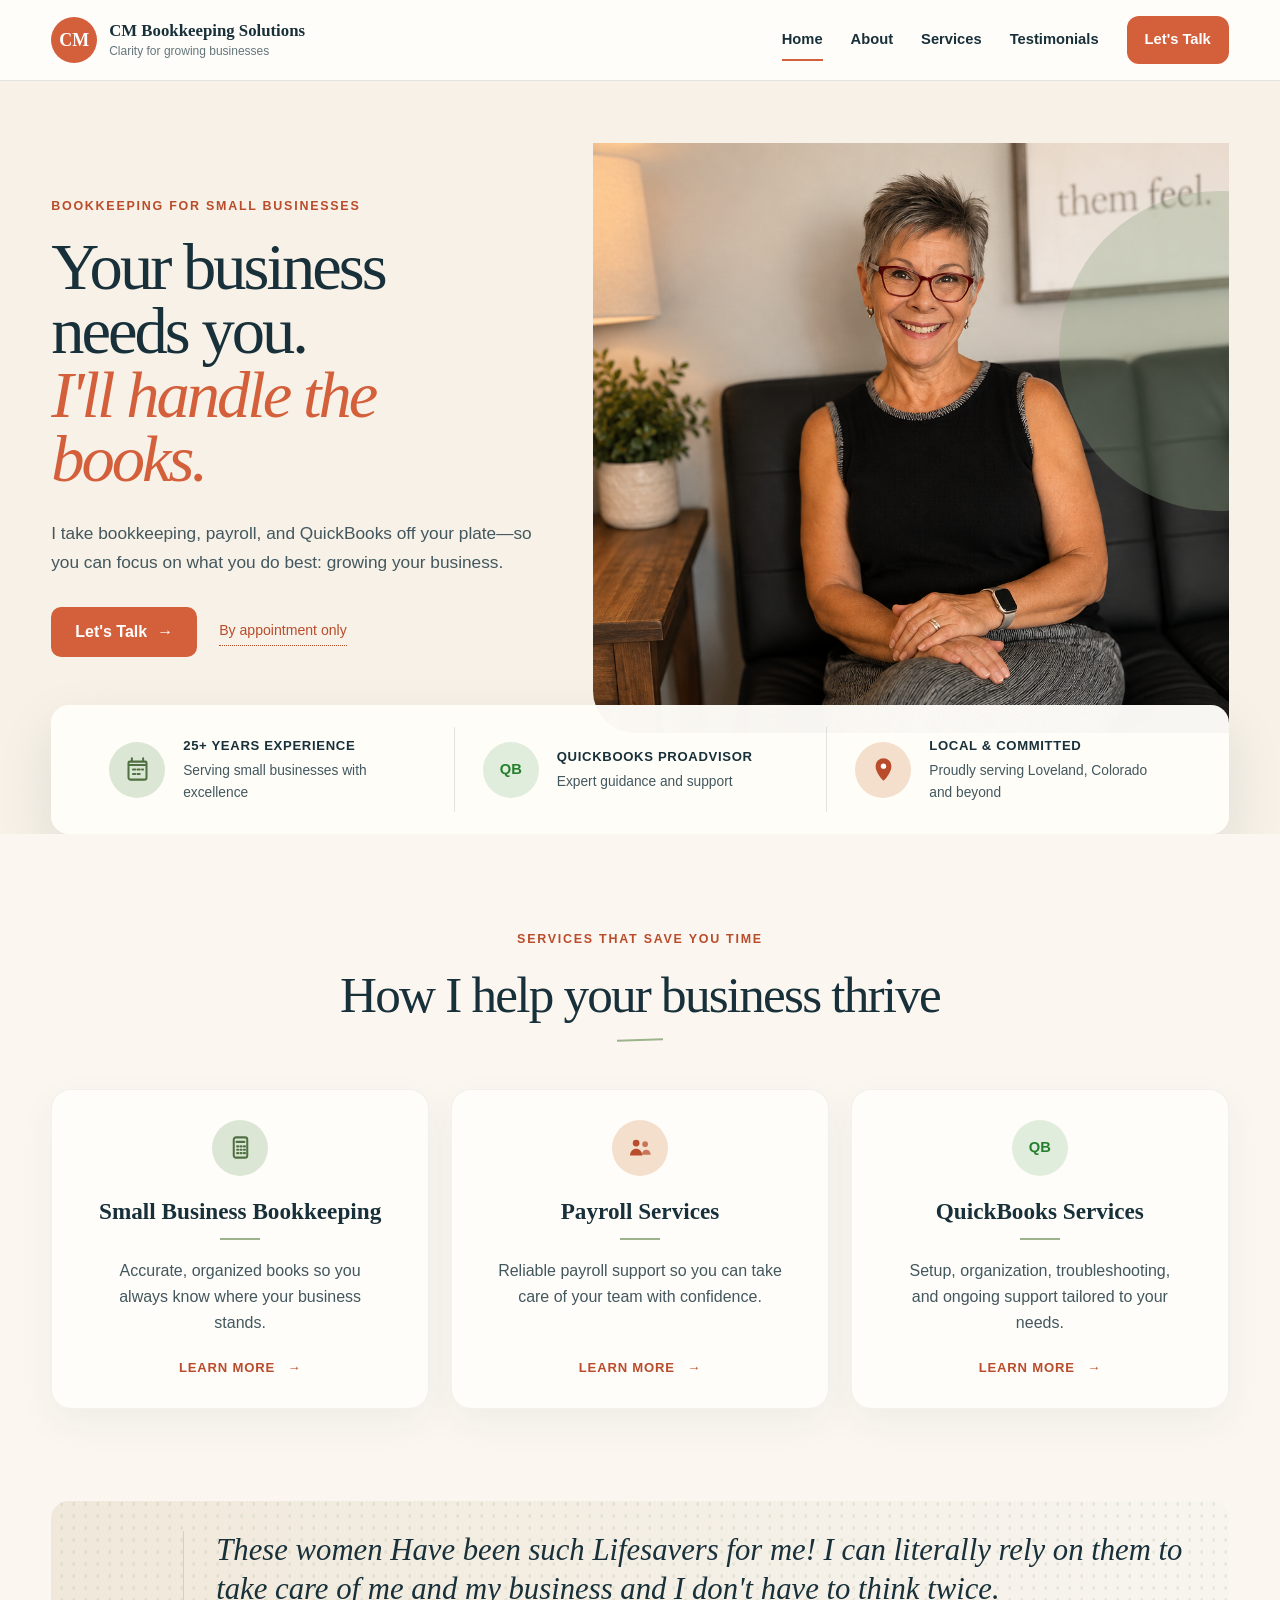
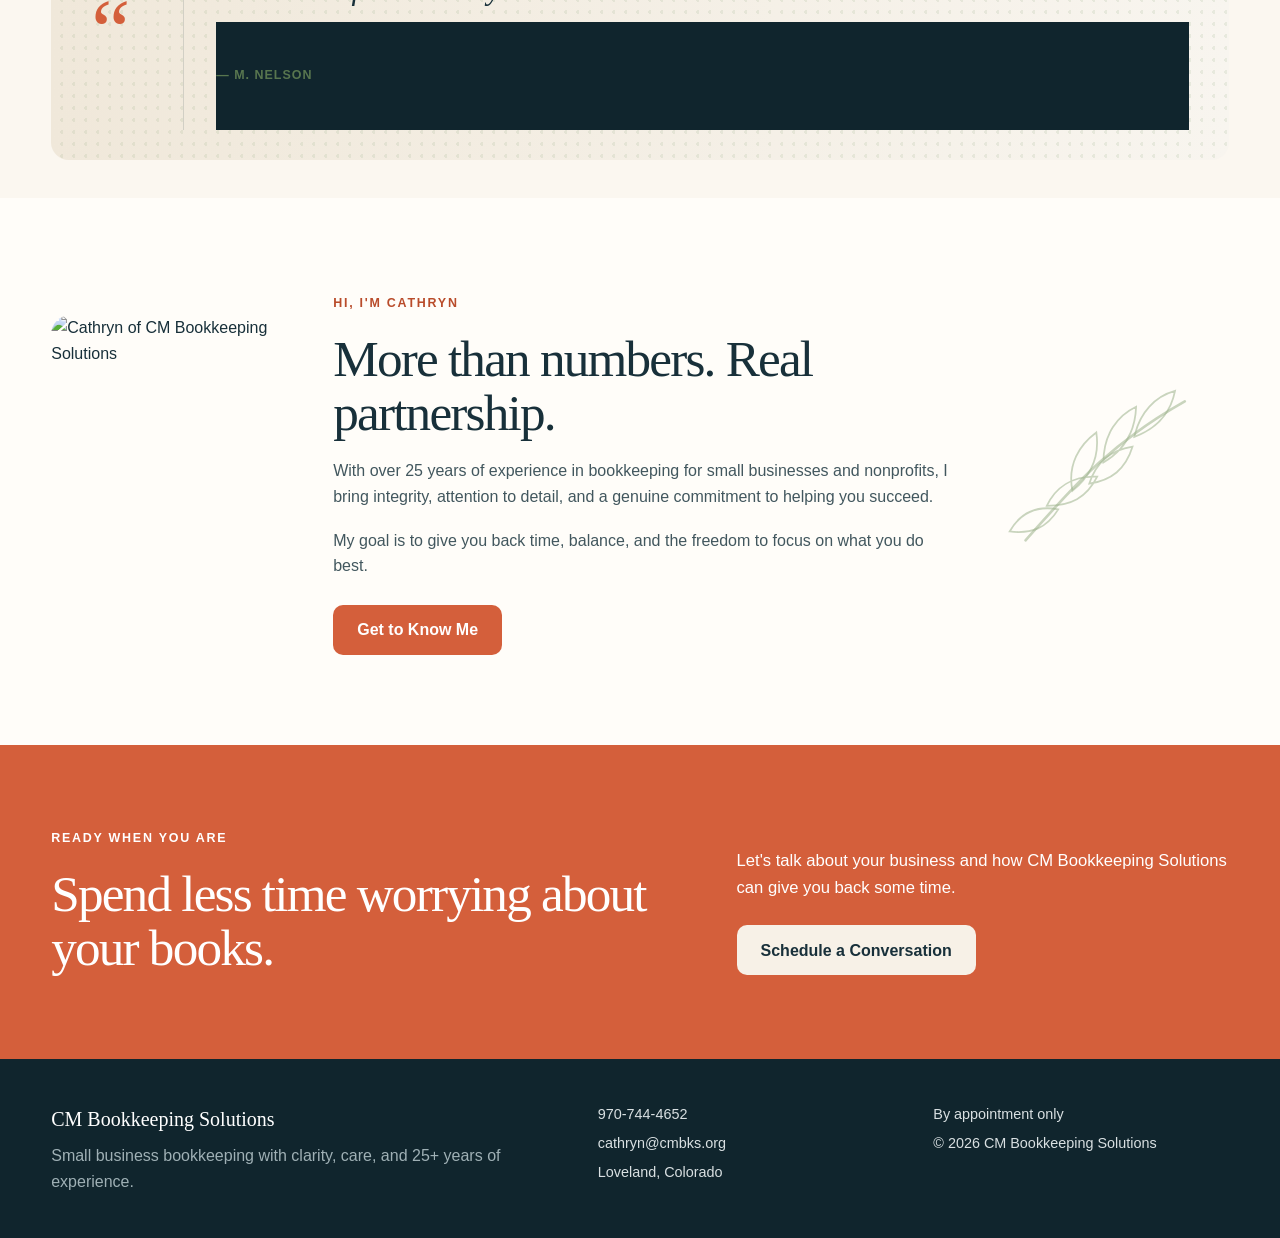
==== index.html @ 4b1ddc4f "Update index.html i to I in index.html for images" ====
<!DOCTYPE html>
<html lang="en">
<head>
  <meta charset="UTF-8">
  <meta name="viewport" content="width=device-width, initial-scale=1.0">

  <title>CM Bookkeeping Solutions | Small Business Bookkeeping</title>
  <meta name="description" content="CM Bookkeeping Solutions provides dependable small business bookkeeping, payroll, and QuickBooks services backed by 25+ years of experience. Based in Loveland, Colorado.">

  <link rel="stylesheet" href="style.css">
</head>

<body>

<header class="site-header">
  <div class="container nav-container">
    <a class="brand" href="index.html" aria-label="CM Bookkeeping Solutions home">
      <span class="brand-mark">CM</span>
      <span class="brand-copy">
        <strong>CM Bookkeeping Solutions</strong>
        <small>Clarity for growing businesses</small>
      </span>
    </a>

    <nav class="main-nav" aria-label="Main navigation">
      <a class="active" href="index.html">Home</a>
      <a href="about.html">About</a>
      <a href="services.html">Services</a>
      <a href="testimonials.html">Testimonials</a>
      <a class="nav-cta" href="contact.html">Let's Talk</a>
    </nav>
  </div>
</header>


<main>

<section class="hero">
  <div class="container hero-grid">

    <div class="hero-copy reveal">
      <p class="eyebrow">Bookkeeping for small businesses</p>

      
        <h1>
  Your business<br>
  needs you.<br>
  <em>I'll handle the books.</em>
</h1>
      

      <p class="hero-lead">
        I take bookkeeping, payroll, and QuickBooks off your plate—so you can
        focus on what you do best: growing your business.
      </p>

      <div class="hero-actions">
        <a class="button button-primary" href="contact.html">
          Let's Talk <span aria-hidden="true">→</span>
        </a>

        <span class="appointment-note">By appointment only</span>
      </div>
    </div>


    <div class="hero-image reveal reveal-delay">
      <img src="Images/cathryn-portrait.png" alt="Cathryn, owner of CM Bookkeeping Solutions">
      <div class="sage-orb" aria-hidden="true"></div>
    </div>

  </div>


  <div class="container trust-panel reveal">

    <div class="trust-item">
      <span class="trust-icon sage-icon">
        <svg viewBox="0 0 24 24" aria-hidden="true">
          <path d="M7 2v3M17 2v3M4 8h16M5 5h14a1 1 0 0 1 1 1v13a2 2 0 0 1-2 2H6a2 2 0 0 1-2-2V6a1 1 0 0 1 1-1Z" fill="none" stroke="currentColor" stroke-width="1.8" stroke-linecap="round"/>
          <path d="M8 12h2M12 12h2M16 12h1M8 16h2M12 16h2" fill="none" stroke="currentColor" stroke-width="1.8" stroke-linecap="round"/>
        </svg>
      </span>

      <div>
        <strong>25+ Years Experience</strong>
        <p>Serving small businesses with excellence</p>
      </div>
    </div>


    <div class="trust-item">
      <span class="trust-icon qb-icon">QB</span>

      <div>
        <strong>QuickBooks ProAdvisor</strong>
        <p>Expert guidance and support</p>
      </div>
    </div>


    <div class="trust-item">
      <span class="trust-icon peach-icon">
        <svg viewBox="0 0 24 24" aria-hidden="true">
          <path d="M12 22s7-6.6 7-13a7 7 0 1 0-14 0c0 6.4 7 13 7 13Z" fill="currentColor"/>
          <circle cx="12" cy="9" r="2.4" fill="white"/>
        </svg>
      </span>

      <div>
        <strong>Local & Committed</strong>
        <p>Proudly serving Loveland, Colorado and beyond</p>
      </div>
    </div>

  </div>
</section>


<section class="services-home">
  <div class="container">

    <div class="section-heading centered reveal">
      <p class="eyebrow">Services that save you time</p>
      <h2>How I help your business thrive</h2>
      <span class="heading-swish" aria-hidden="true"></span>
    </div>


    <div class="service-grid">

      <article class="service-card reveal">
        <span class="service-icon sage-icon">
          <svg viewBox="0 0 24 24" aria-hidden="true">
            <rect x="6" y="3" width="12" height="18" rx="2" fill="none" stroke="currentColor" stroke-width="1.8"/>
            <path d="M8.5 7h7M9 11h1M12 11h1M15 11h1M9 14h1M12 14h1M15 14h1M9 17h1M12 17h1M15 17h1" fill="none" stroke="currentColor" stroke-width="1.8" stroke-linecap="round"/>
          </svg>
        </span>

        <h3>Small Business Bookkeeping</h3>

        <p>
          Accurate, organized books so you always know where your business stands.
        </p>

        <a class="card-link" href="services.html">
          Learn More <span aria-hidden="true">→</span>
        </a>
      </article>


      <article class="service-card reveal reveal-delay">
        <span class="service-icon peach-icon">
          <svg viewBox="0 0 24 24" aria-hidden="true">
            <circle cx="9" cy="8" r="3" fill="currentColor"/>
            <circle cx="17" cy="9" r="2.5" fill="currentColor" opacity=".72"/>
            <path d="M3.5 19c.4-4 2.5-6 5.5-6s5.1 2 5.5 6" fill="currentColor"/>
            <path d="M14 18.5c.3-3 1.8-4.6 4-4.6s3.8 1.6 4 4.6" fill="currentColor" opacity=".72"/>
          </svg>
        </span>

        <h3>Payroll Services</h3>

        <p>
          Reliable payroll support so you can take care of your team with confidence.
        </p>

        <a class="card-link" href="services.html">
          Learn More <span aria-hidden="true">→</span>
        </a>
      </article>


      <article class="service-card reveal reveal-delay-2">
        <span class="service-icon qb-icon">QB</span>

        <h3>QuickBooks Services</h3>

        <p>
          Setup, organization, troubleshooting, and ongoing support tailored to your needs.
        </p>

        <a class="card-link" href="services.html">
          Learn More <span aria-hidden="true">→</span>
        </a>
      </article>

    </div>
  </div>
</section>


<section class="quote-band">
  <div class="container quote-band-inner reveal">

    <div class="quote-mark" aria-hidden="true">“</div>

    <blockquote>
      <p>
        These women Have been such Lifesavers for me! I can literally rely on them
        to take care of me and my business and I don't have to think twice.
      </p>

      <footer>— M. Nelson</footer>
    </blockquote>

  </div>
</section>


<section class="about-home">
  <div class="container about-grid">

    <div class="about-photo reveal">
      <img src="images/cathryn-portrait.png" alt="Cathryn of CM Bookkeeping Solutions">
    </div>


    <div class="about-copy reveal reveal-delay">
      <p class="eyebrow">Hi, I'm Cathryn</p>

      <h2>More than numbers. Real partnership.</h2>

      <p>
        With over 25 years of experience in bookkeeping for small businesses
        and nonprofits, I bring integrity, attention to detail, and a genuine
        commitment to helping you succeed.
      </p>

      <p>
        My goal is to give you back time, balance, and the freedom to focus on
        what you do best.
      </p>

      <a class="button button-primary" href="about.html">
        Get to Know Me
      </a>
    </div>


    <div class="leaf-art" aria-hidden="true">
      <svg viewBox="0 0 260 240">
        <path d="M30 205C78 152 118 100 210 48" fill="none" stroke="currentColor" stroke-width="3" stroke-linecap="round"/>
        <path d="M83 149c-6-30 8-52 27-66 4 27-6 49-27 66ZM118 117c0-32 16-53 37-63-1 28-13 49-37 63ZM153 88c6-28 24-46 46-52-5 25-19 42-46 52ZM67 170c-26-5-44 6-55 25 25 3 42-4 55-25ZM111 133c-28-1-47 12-57 33 27 0 45-9 57-33ZM151 99c-26 4-42 20-49 42 25-4 41-16 49-42Z" fill="none" stroke="currentColor" stroke-width="2"/>
      </svg>
    </div>

  </div>
</section>


<section class="cta-home">
  <div class="container cta-grid reveal">

    <div>
      <p class="eyebrow eyebrow-light">Ready when you are</p>
      <h2>Spend less time worrying about your books.</h2>
    </div>

    <div class="cta-copy">
      <p>
        Let's talk about your business and how CM Bookkeeping Solutions can give
        you back some time.
      </p>

      <a class="button button-light" href="contact.html">
        Schedule a Conversation
      </a>
    </div>

  </div>
</section>

</main>


<footer class="site-footer">
  <div class="container footer-grid">

    <div>
      <div class="footer-brand">CM Bookkeeping Solutions</div>
      <p>Small business bookkeeping with clarity, care, and 25+ years of experience.</p>
    </div>

    <div class="footer-contact">
      <a href="tel:9707444652">970-744-4652</a>
      <a href="mailto:cathryn@cmbks.org">cathryn@cmbks.org</a>
      <span>Loveland, Colorado</span>
    </div>

    <div class="footer-meta">
      <span>By appointment only</span>
      <span>© 2026 CM Bookkeeping Solutions</span>
    </div>

  </div>
</footer>


<script src="script.js"></script>

</body>
</html>
---- style.css ----
/* =========================================
   CM BOOKKEEPING SOLUTIONS
   Version 3
   ========================================= */

:root {
  --ink: #18303a;
  --ink-soft: #42575e;
  --cream: #f7f1e7;
  --cream-2: #fbf7f0;
  --paper: #fffdf9;
  --rust: #d45f3b;
  --rust-dark: #b94c2b;
  --sage: #9db38d;
  --sage-soft: #dce6d5;
  --peach-soft: #f4dfcd;
  --line: rgba(24, 48, 58, 0.12);
  --shadow: 0 22px 55px rgba(24, 48, 58, 0.10);
  --serif: Georgia, "Times New Roman", serif;
  --sans: Inter, ui-sans-serif, -apple-system, BlinkMacSystemFont, "Segoe UI", sans-serif;
}

* {
  box-sizing: border-box;
  margin: 0;
  padding: 0;
}

html {
  scroll-behavior: smooth;
}

body {
  font-family: var(--sans);
  color: var(--ink);
  background: var(--paper);
  line-height: 1.6;
  -webkit-font-smoothing: antialiased;
}

img,
svg {
  display: block;
  max-width: 100%;
}

a {
  color: inherit;
  text-decoration: none;
}

.container {
  width: min(1180px, 92%);
  margin-inline: auto;
}


/* HEADER */

.site-header,
header {
  position: sticky;
  top: 0;
  z-index: 1000;
  background: rgba(255, 253, 249, 0.95);
  backdrop-filter: blur(14px);
  border-bottom: 1px solid var(--line);
}

.nav-container {
  min-height: 80px;
  display: flex;
  align-items: center;
  justify-content: space-between;
  gap: 28px;
}

.brand {
  display: inline-flex;
  align-items: center;
  gap: 12px;
}

.brand-mark {
  width: 46px;
  height: 46px;
  border-radius: 50%;
  display: grid;
  place-items: center;
  background: var(--rust);
  color: white;
  font-family: var(--serif);
  font-size: 1.12rem;
  font-weight: 700;
}

.brand-copy {
  display: grid;
  line-height: 1.12;
}

.brand-copy strong {
  font-family: var(--serif);
  font-size: 1.05rem;
}

.brand-copy small {
  margin-top: 4px;
  color: #64767c;
  font-size: 0.75rem;
}

.main-nav,
nav {
  display: flex;
  align-items: center;
  gap: 28px;
}

.main-nav a,
nav a {
  position: relative;
  font-size: 0.92rem;
  font-weight: 750;
  color: var(--ink);
}

.main-nav a:not(.nav-cta)::after {
  content: "";
  position: absolute;
  left: 0;
  bottom: -9px;
  width: 100%;
  height: 2px;
  background: var(--rust);
  transform: scaleX(0);
  transform-origin: left;
  transition: transform .2s ease;
}

.main-nav a:hover::after,
.main-nav a.active::after {
  transform: scaleX(1);
}

.nav-cta {
  padding: 12px 18px;
  border-radius: 12px;
  background: var(--rust);
  color: white !important;
}

.nav-cta:hover {
  background: var(--rust-dark);
}


/* TYPE */

h1,
h2,
h3 {
  font-family: var(--serif);
}

h1 {
  font-size: clamp(3.25rem, 5.2vw, 5.45rem);
  line-height: .96;
  letter-spacing: -0.045em;
  font-weight: 500;
}

h2 {
  font-size: clamp(2.35rem, 4vw, 3.8rem);
  line-height: 1.06;
  letter-spacing: -0.035em;
  font-weight: 500;
}

h3 {
  font-size: 1.45rem;
  line-height: 1.2;
}

p {
  color: var(--ink-soft);
}

.eyebrow {
  margin-bottom: 18px;
  color: var(--rust-dark);
  font-size: 0.78rem;
  font-weight: 850;
  text-transform: uppercase;
  letter-spacing: .14em;
}

.eyebrow-light {
  color: #ffd0bd;
}


/* BUTTONS */

.button {
  display: inline-flex;
  align-items: center;
  justify-content: center;
  gap: 10px;
  min-height: 50px;
  padding: 0 24px;
  border-radius: 10px;
  font-weight: 800;
  transition: transform .2s ease, background .2s ease;
}

.button:hover {
  transform: translateY(-2px);
}

.button-primary {
  background: var(--rust);
  color: white;
}

.button-primary:hover {
  background: var(--rust-dark);
}

.button-light {
  background: var(--cream);
  color: var(--ink);
}

.button-light:hover {
  background: white;
}


/* HERO */

.hero {
  position: relative;
  padding: 62px 0 0;
  overflow: hidden;
  background: var(--cream);
}

.hero-grid {
  display: grid;
  grid-template-columns: .92fr 1.08fr;
  align-items: stretch;
  min-height: 520px;
}

.hero-copy {
  padding: 54px 58px 76px 0;
  align-self: center;
}

.hero-copy h1 em {
  color: var(--rust);
  font-weight: 500;
}

.hero-lead {
  max-width: 510px;
  margin-top: 28px;
  font-size: 1.08rem;
  line-height: 1.7;
}

.hero-actions {
  margin-top: 30px;
  display: flex;
  align-items: center;
  gap: 22px;
  flex-wrap: wrap;
}

.appointment-note {
  padding-bottom: 3px;
  color: var(--rust-dark);
  font-size: .88rem;
  border-bottom: 1px dotted var(--rust-dark);
}

.hero-image {
  position: relative;
  min-height: 520px;
  overflow: hidden;
  border-radius: 0 0 0 42px;
}

.hero-image img {
  width: 100%;
  height: 100%;
  object-fit: cover;
  object-position: center 15%;
}

.sage-orb {
  position: absolute;
  width: 320px;
  height: 320px;
  border-radius: 50%;
  right: -150px;
  top: 48px;
  background: rgba(139, 160, 128, .33);
}

.trust-panel {
  position: relative;
  z-index: 5;
  margin-top: -28px;
  padding: 22px 30px;
  border-radius: 18px;
  background: rgba(255, 253, 249, .97);
  box-shadow: var(--shadow);
  display: grid;
  grid-template-columns: repeat(3, 1fr);
  gap: 0;
}

.trust-item {
  min-height: 82px;
  display: flex;
  align-items: center;
  gap: 18px;
  padding: 8px 28px;
}

.trust-item + .trust-item {
  border-left: 1px solid var(--line);
}

.trust-item strong {
  display: block;
  margin-bottom: 4px;
  text-transform: uppercase;
  font-size: .82rem;
  letter-spacing: .05em;
}

.trust-item p {
  font-size: .86rem;
}

.trust-icon,
.service-icon {
  flex: 0 0 auto;
  width: 56px;
  height: 56px;
  border-radius: 50%;
  display: grid;
  place-items: center;
}

.trust-icon svg,
.service-icon svg {
  width: 27px;
  height: 27px;
}

.sage-icon {
  background: var(--sage-soft);
  color: #4f7040;
}

.peach-icon {
  background: var(--peach-soft);
  color: var(--rust-dark);
}

.qb-icon {
  background: #e1eddc;
  color: #25802d;
  font-weight: 900;
  font-size: .92rem;
}


/* SERVICES */

.services-home {
  padding: 96px 0 92px;
  background: var(--cream-2);
}

.section-heading.centered {
  text-align: center;
}

.section-heading h2 {
  max-width: 720px;
  margin-inline: auto;
}

.heading-swish {
  display: block;
  width: 46px;
  height: 2px;
  margin: 16px auto 0;
  background: var(--sage);
  transform: rotate(-2deg);
}

.service-grid {
  margin-top: 48px;
  display: grid;
  grid-template-columns: repeat(3, 1fr);
  gap: 22px;
}

.service-card {
  min-height: 320px;
  padding: 30px 28px;
  border-radius: 20px;
  background: var(--paper);
  border: 1px solid rgba(24,48,58,.06);
  box-shadow: 0 14px 38px rgba(24,48,58,.05);
  display: flex;
  flex-direction: column;
  align-items: center;
  text-align: center;
  transition: transform .25s ease, box-shadow .25s ease;
}

.service-card:hover {
  transform: translateY(-5px);
  box-shadow: 0 18px 45px rgba(24,48,58,.09);
}

.service-card h3 {
  margin-top: 22px;
}

.service-card h3::after {
  content: "";
  display: block;
  width: 40px;
  height: 2px;
  margin: 13px auto 0;
  background: var(--sage);
}

.service-card p {
  margin-top: 18px;
  max-width: 290px;
}

.card-link {
  margin-top: auto;
  padding-top: 22px;
  color: var(--rust-dark);
  font-size: .82rem;
  font-weight: 850;
  text-transform: uppercase;
  letter-spacing: .06em;
}

.card-link span {
  display: inline-block;
  margin-left: 8px;
  transition: transform .2s ease;
}

.card-link:hover span {
  transform: translateX(4px);
}


/* QUOTE BAND */

.quote-band {
  padding: 0 0 38px;
  background: var(--cream-2);
}

.quote-band-inner {
  position: relative;
  padding: 30px 40px;
  border-radius: 18px;
  background:
    radial-gradient(circle at 92% 25%, rgba(157,179,141,.18) 0 2px, transparent 2px) 0 0 / 12px 12px,
    linear-gradient(90deg, #f0e8da, #f8f5ef);
  display: grid;
  grid-template-columns: 70px 1fr;
  gap: 22px;
  align-items: center;
}

.quote-mark {
  font-family: var(--serif);
  font-size: 5.5rem;
  line-height: .7;
  color: var(--rust);
}

.quote-band blockquote {
  border-left: 1px solid rgba(24,48,58,.14);
  padding-left: 32px;
}

.quote-band blockquote p {
  font-family: var(--serif);
  font-size: clamp(1.55rem, 2.4vw, 2.25rem);
  font-style: italic;
  line-height: 1.25;
  color: var(--ink);
}

.quote-band footer {
  margin-top: 14px;
  color: #58764f;
  font-size: .78rem;
  font-weight: 850;
  text-transform: uppercase;
  letter-spacing: .08em;
}


/* ABOUT */

.about-home {
  padding: 78px 0 90px;
  background: var(--paper);
}

.about-grid {
  position: relative;
  display: grid;
  grid-template-columns: 240px 1fr 230px;
  gap: 42px;
  align-items: center;
}

.about-photo {
  border-radius: 20px;
  overflow: hidden;
}

.about-photo img {
  width: 100%;
  aspect-ratio: 4/5;
  object-fit: cover;
  object-position: center 12%;
}

.about-copy h2 {
  max-width: 680px;
}

.about-copy p {
  max-width: 680px;
  margin-top: 18px;
}

.about-copy .button {
  margin-top: 26px;
}

.leaf-art {
  color: rgba(157,179,141,.55);
}


/* CTA + FOOTER */

.cta-home {
  padding: 84px 0;
  background: var(--rust);
  color: white;
}

.cta-grid {
  display: grid;
  grid-template-columns: 1fr .8fr;
  gap: 70px;
  align-items: end;
}

.cta-grid h2,
.cta-grid p {
  color: white;
}

.cta-copy p {
  font-size: 1.04rem;
}

.cta-copy .button {
  margin-top: 24px;
}

.site-footer,
footer {
  padding: 44px 0;
  background: #10252d;
  color: #d9e0e2;
}

.footer-grid {
  display: grid;
  grid-template-columns: 1.2fr .7fr .7fr;
  gap: 40px;
}

.footer-brand {
  font-family: var(--serif);
  color: white;
  font-size: 1.25rem;
}

.site-footer p,
footer p {
  margin-top: 8px;
  color: #9fb0b5;
}

.footer-contact,
.footer-meta {
  display: grid;
  align-content: start;
  gap: 6px;
  font-size: .9rem;
}


/* BACKWARD COMPATIBILITY FOR INNER PAGES */

.logo {
  font-weight: 800;
}

.intro,
.services-preview {
  padding: 88px 0;
}

.intro {
  background: var(--paper);
}

.services-preview {
  background: var(--cream-2);
}

.intro h2,
.services-preview h2 {
  margin-bottom: 20px;
}

.services-preview > .container > p {
  max-width: 720px;
  margin-bottom: 38px;
}

.cards {
  margin-top: 38px;
  display: grid;
  grid-template-columns: repeat(3, 1fr);
  gap: 22px;
}

.card {
  padding: 30px;
  background: var(--paper);
  border: 1px solid var(--line);
  border-radius: 20px;
  box-shadow: 0 12px 32px rgba(24,48,58,.05);
}

.card h3 {
  font-family: var(--serif);
  font-size: 1.5rem;
}

.card p {
  margin-top: 12px;
}

.hero-content {
  max-width: 900px;
}

.hero > .container.hero-content {
  padding-bottom: 68px;
}

.hero-content h1 {
  max-width: 850px;
}

.hero-content p {
  max-width: 740px;
  margin-top: 20px;
}

.hero-content .button {
  margin-top: 28px;
}

.cta {
  padding: 80px 0;
  background: var(--rust);
  color: white;
  text-align: center;
}

.cta h2,
.cta p {
  color: white;
}

.cta p {
  max-width: 680px;
  margin: 12px auto 0;
}


/* SCROLL ANIMATIONS */

.reveal {
  opacity: 0;
  transform: translateY(24px);
  transition:
    opacity .75s cubic-bezier(.2,.75,.25,1),
    transform .75s cubic-bezier(.2,.75,.25,1);
}

.reveal-delay {
  transition-delay: .12s;
}

.reveal-delay-2 {
  transition-delay: .22s;
}

.reveal.is-visible {
  opacity: 1;
  transform: translateY(0);
}


/* RESPONSIVE */

@media (max-width: 980px) {
  .hero-grid {
    grid-template-columns: 1fr;
  }

  .hero-copy {
    padding: 40px 0 46px;
  }

  .hero-image {
    min-height: 500px;
    border-radius: 24px;
  }

  .trust-panel {
    grid-template-columns: 1fr;
  }

  .trust-item + .trust-item {
    border-left: 0;
    border-top: 1px solid var(--line);
  }

  .service-grid,
  .cards {
    grid-template-columns: 1fr 1fr;
  }

  .about-grid {
    grid-template-columns: 220px 1fr;
  }

  .leaf-art {
    display: none;
  }

  .cta-grid {
    grid-template-columns: 1fr;
    gap: 32px;
  }

  .footer-grid {
    grid-template-columns: 1fr 1fr;
  }

  .footer-meta {
    grid-column: 1/-1;
  }
}

@media (max-width: 760px) {
  .nav-container {
    padding: 14px 0;
    flex-direction: column;
    align-items: flex-start;
  }

  .main-nav,
  nav {
    width: 100%;
    gap: 12px 16px;
    flex-wrap: wrap;
  }

  h1 {
    font-size: clamp(3rem, 15vw, 4.4rem);
  }

  .hero {
    padding-top: 32px;
  }

  .hero-image {
    min-height: 420px;
  }

  .service-grid,
  .cards {
    grid-template-columns: 1fr;
  }

  .quote-band-inner {
    grid-template-columns: 1fr;
  }

  .quote-band blockquote {
    border-left: 0;
    padding-left: 0;
  }

  .about-grid {
    grid-template-columns: 1fr;
  }

  .about-photo {
    max-width: 320px;
  }

  .footer-grid {
    grid-template-columns: 1fr;
  }

  .footer-meta {
    grid-column: auto;
  }
}

@media (prefers-reduced-motion: reduce) {
  html {
    scroll-behavior: auto;
  }

  *,
  *::before,
  *::after {
    transition-duration: .01ms !important;
    animation-duration: .01ms !important;
  }

  .reveal {
    opacity: 1;
    transform: none;
  }
}
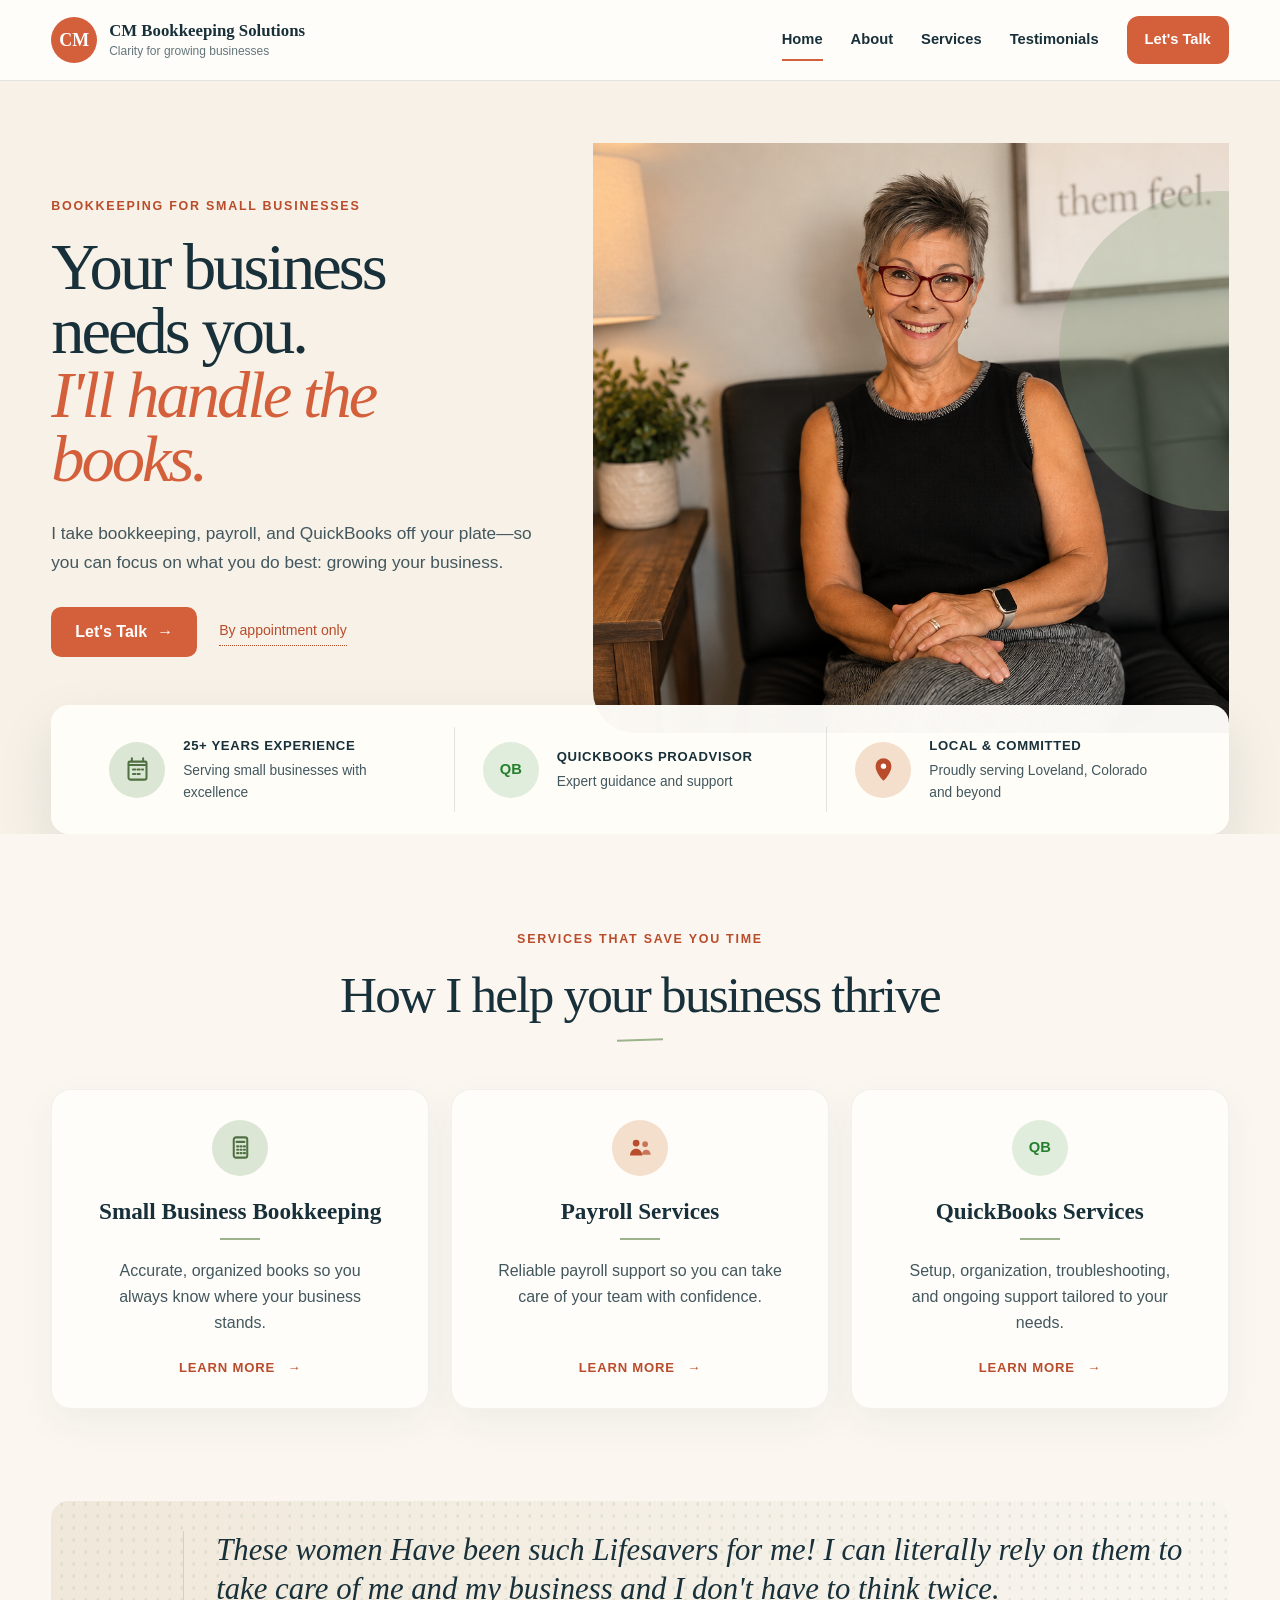
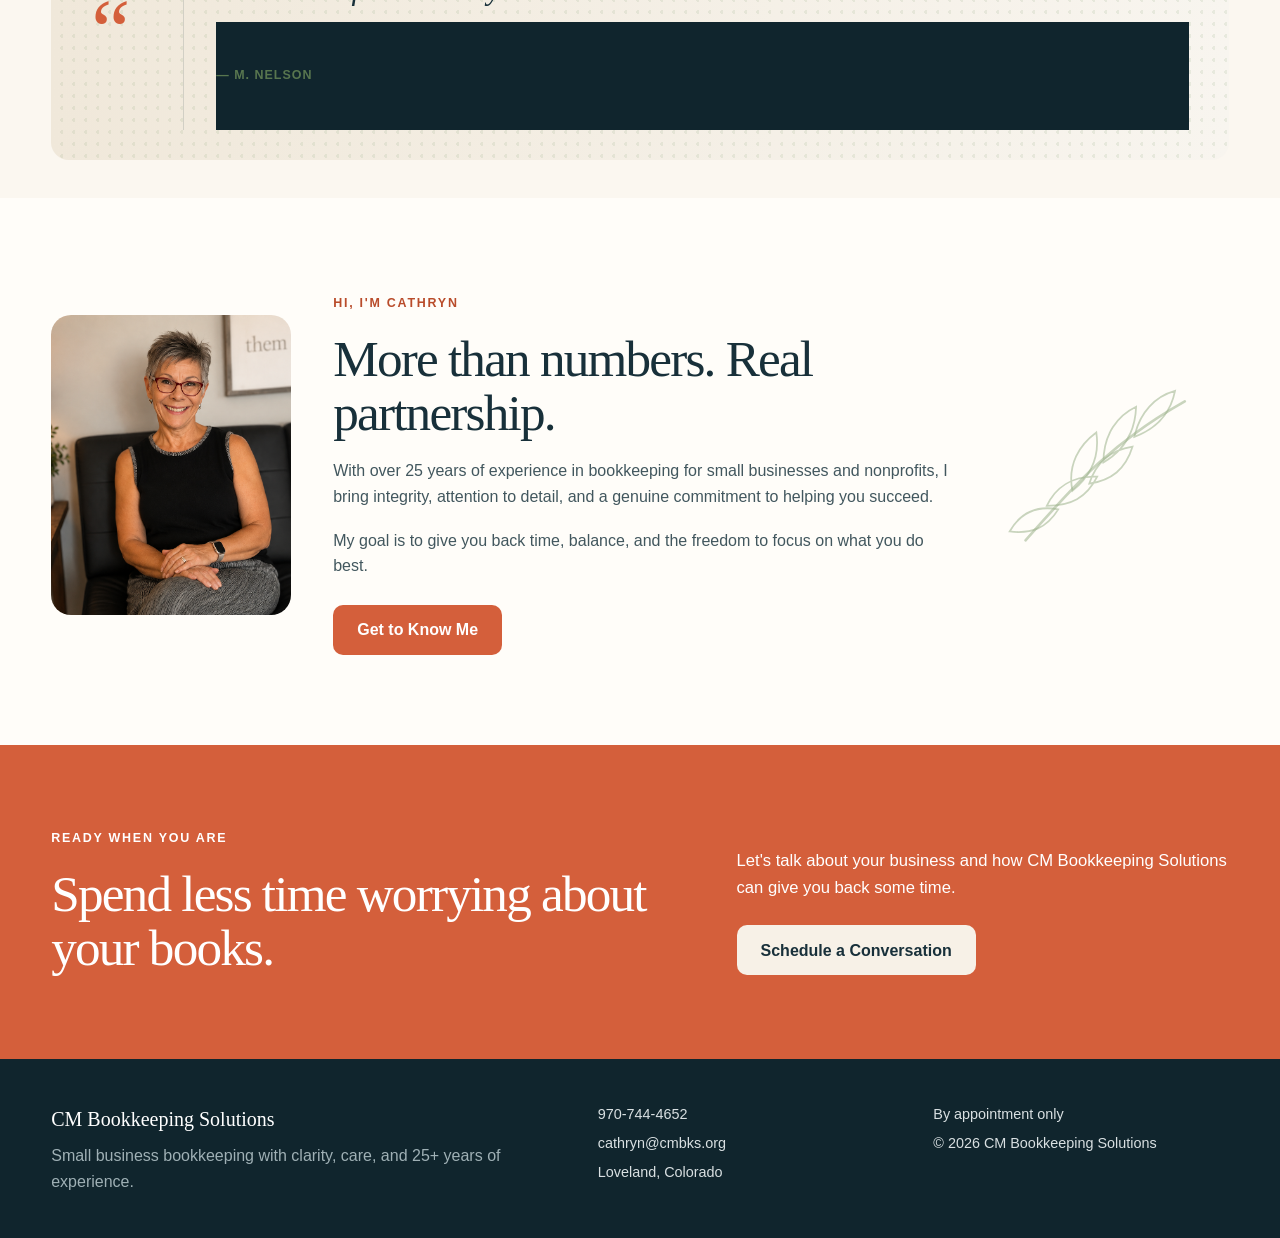
==== commit 6a6a929c: "i capitalization x2 for Image/cathryn-potrait.html" ====
--- a/index.html
+++ b/index.html
@@ -212,7 +212,7 @@
   <div class="container about-grid">
 
     <div class="about-photo reveal">
-      <img src="images/cathryn-portrait.png" alt="Cathryn of CM Bookkeeping Solutions">
+      <img src="Images/cathryn-portrait.png" alt="Cathryn of CM Bookkeeping Solutions">
     </div>
 
 
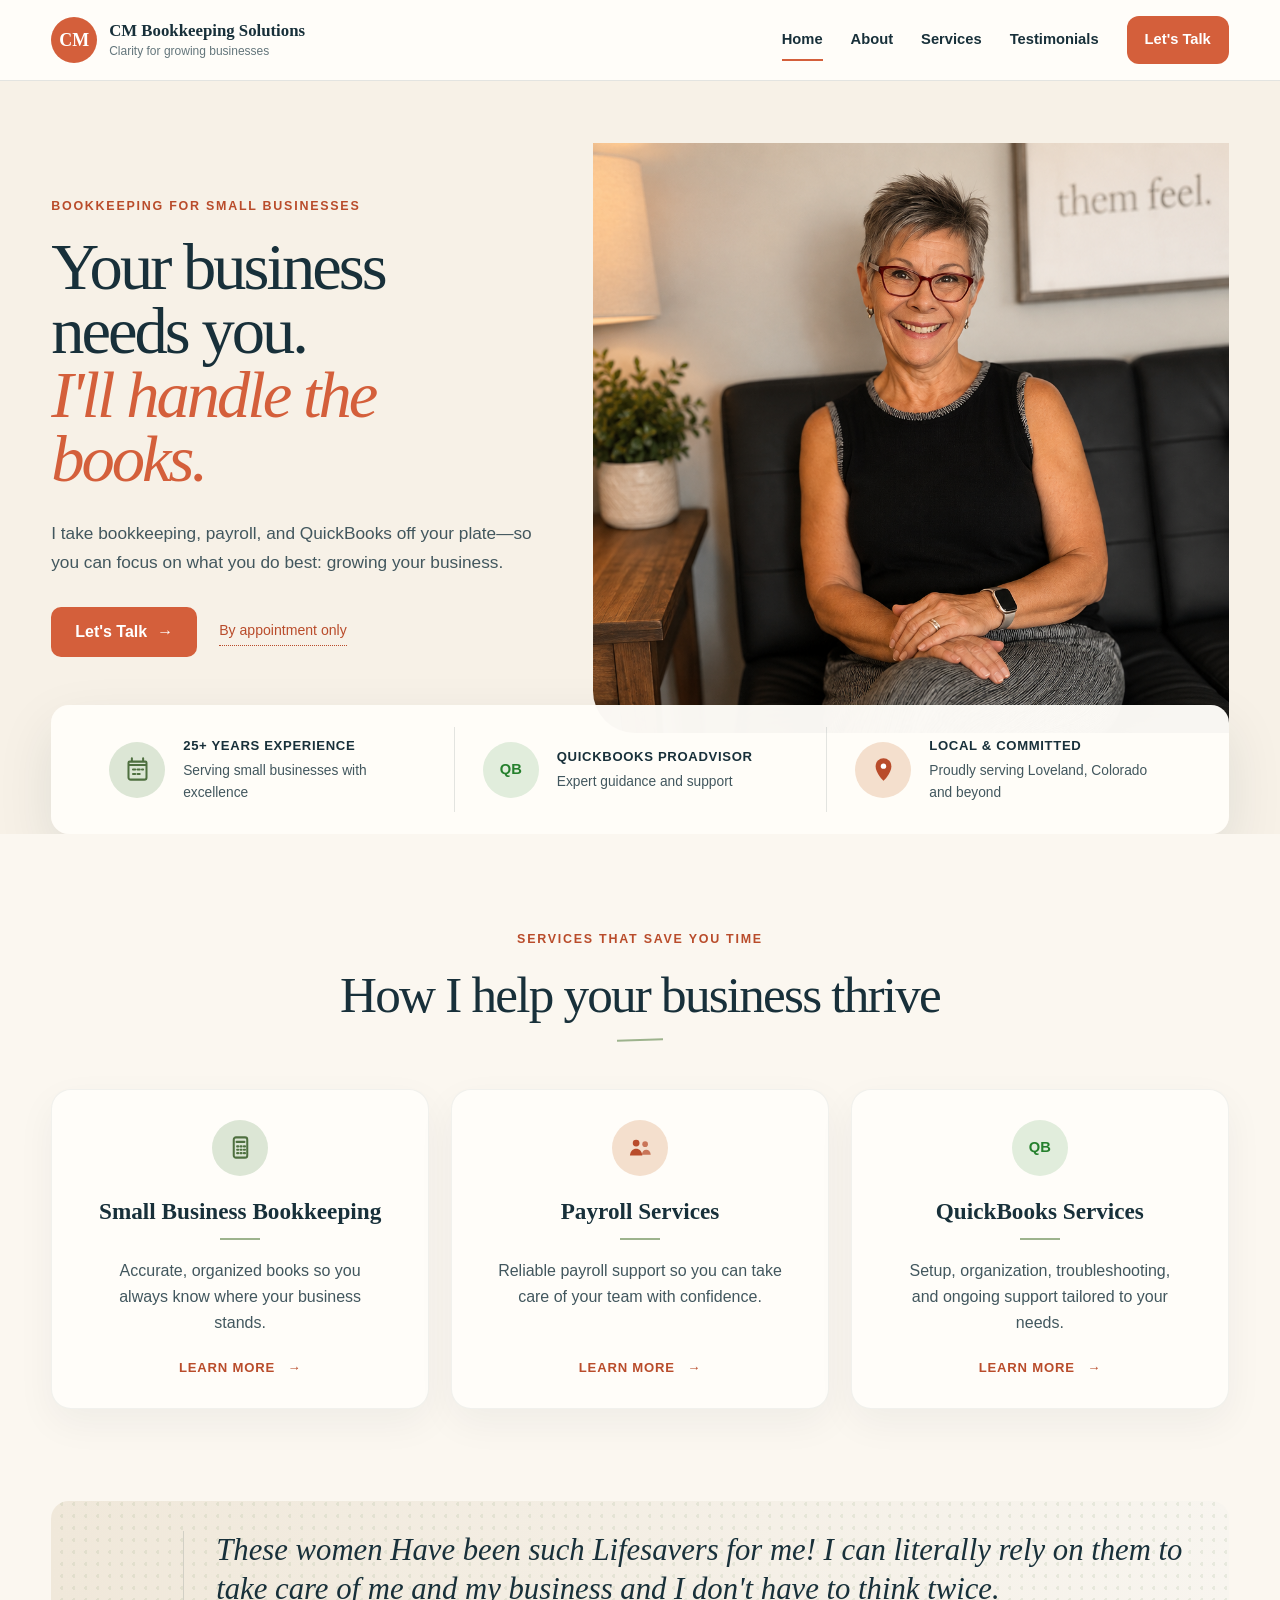
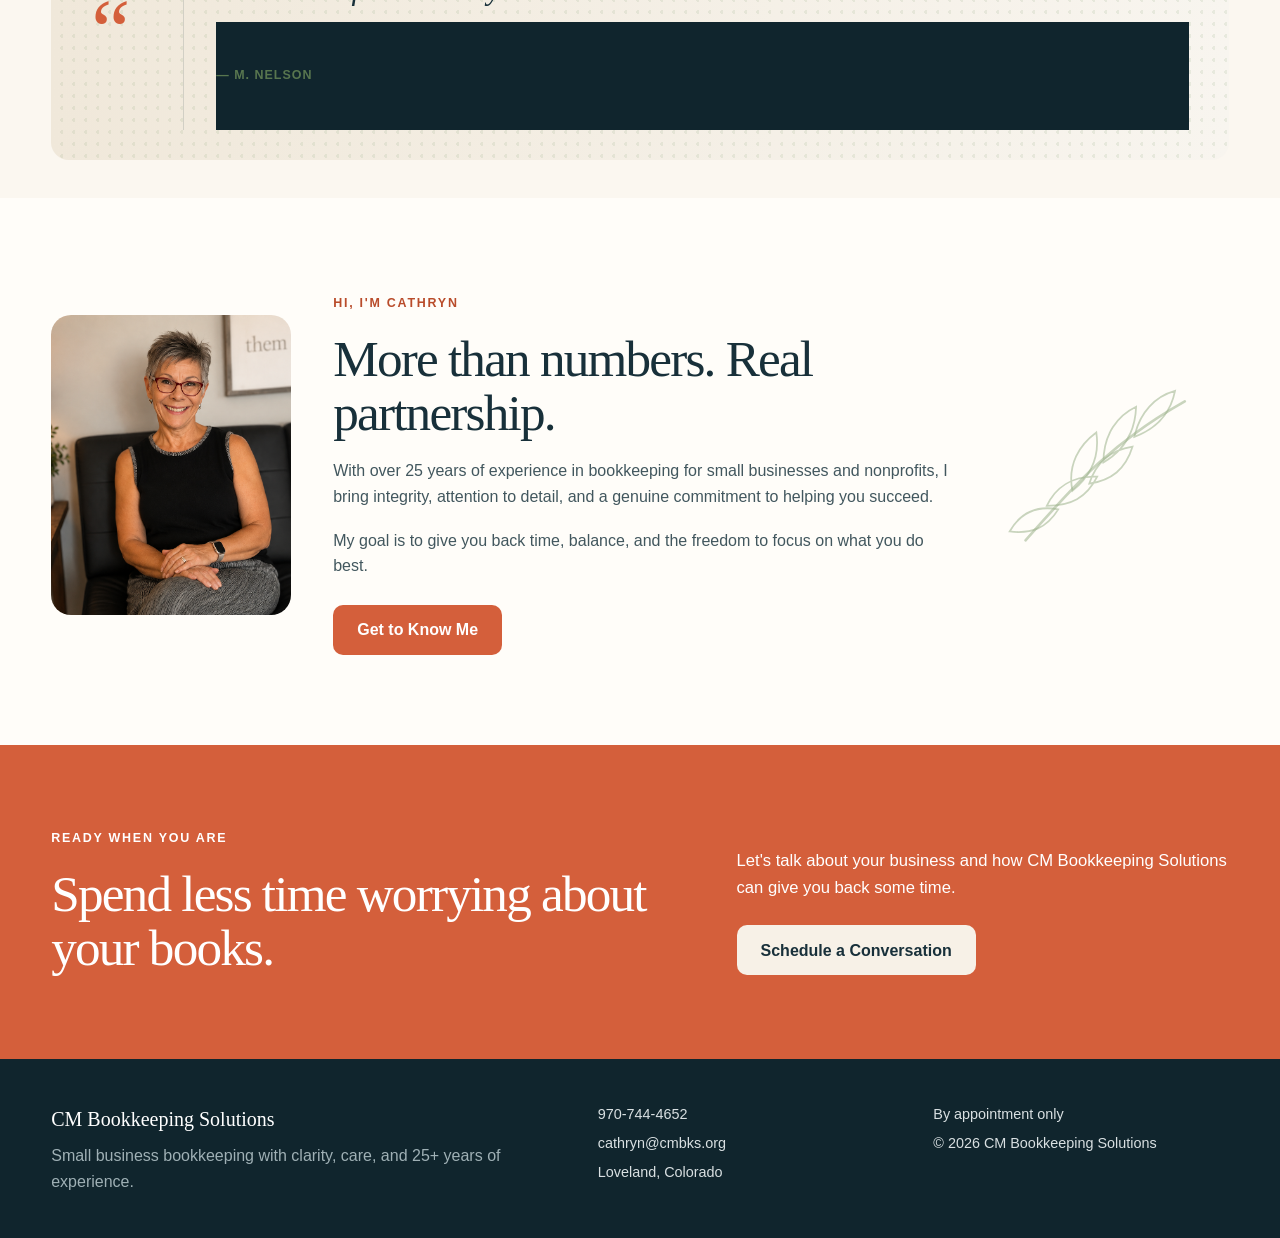
==== commit 042cf48f: "Sage Orb remove" ====
--- a/index.html
+++ b/index.html
@@ -8,6 +8,19 @@
   <meta name="description" content="CM Bookkeeping Solutions provides dependable small business bookkeeping, payroll, and QuickBooks services backed by 25+ years of experience. Based in Loveland, Colorado.">
 
   <link rel="stylesheet" href="style.css">
+
+<!-- Social Media / Link Preview -->
+<meta property="og:title" content="CM Bookkeeping Solutions">
+<meta property="og:description" content="Bookkeeping, payroll, and QuickBooks support for small businesses.">
+<meta property="og:image" content="https://cmbks.org/Images/cmbks-social-share.png">
+<meta property="og:url" content="https://cmbks.org/">
+<meta property="og:type" content="website">
+
+<!-- X / Twitter Preview -->
+<meta name="twitter:card" content="summary_large_image">
+<meta name="twitter:title" content="CM Bookkeeping Solutions">
+<meta name="twitter:description" content="Bookkeeping, payroll, and QuickBooks support for small businesses.">
+<meta name="twitter:image" content="https://cmbks.org/Images/cmbks-social-share.png">
 </head>
 
 <body>
@@ -66,7 +79,7 @@
 
     <div class="hero-image reveal reveal-delay">
       <img src="Images/cathryn-portrait.png" alt="Cathryn, owner of CM Bookkeeping Solutions">
-      <div class="sage-orb" aria-hidden="true"></div>
+      
     </div>
 
   </div>
--- a/style.css
+++ b/style.css
@@ -299,15 +299,6 @@
   object-position: center 15%;
 }
 
-.sage-orb {
-  position: absolute;
-  width: 320px;
-  height: 320px;
-  border-radius: 50%;
-  right: -150px;
-  top: 48px;
-  background: rgba(139, 160, 128, .33);
-}
 
 .trust-panel {
   position: relative;
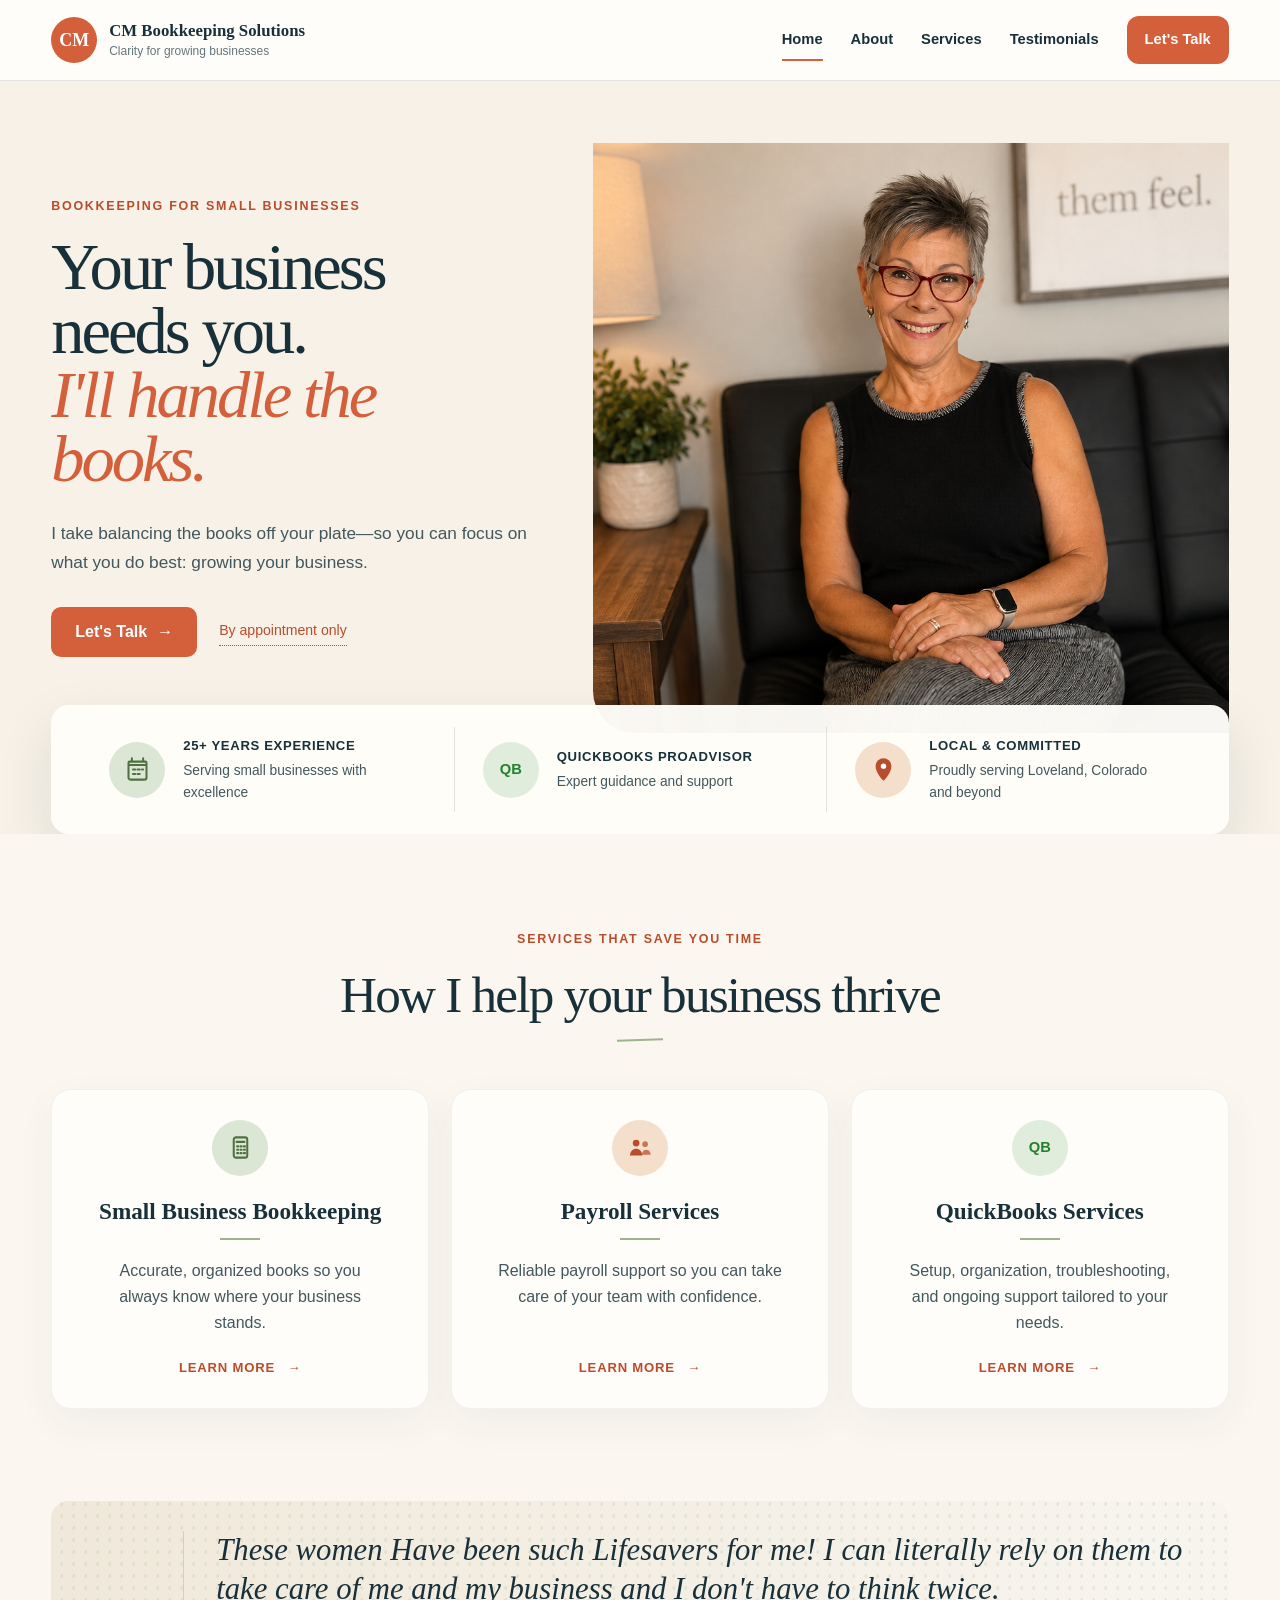
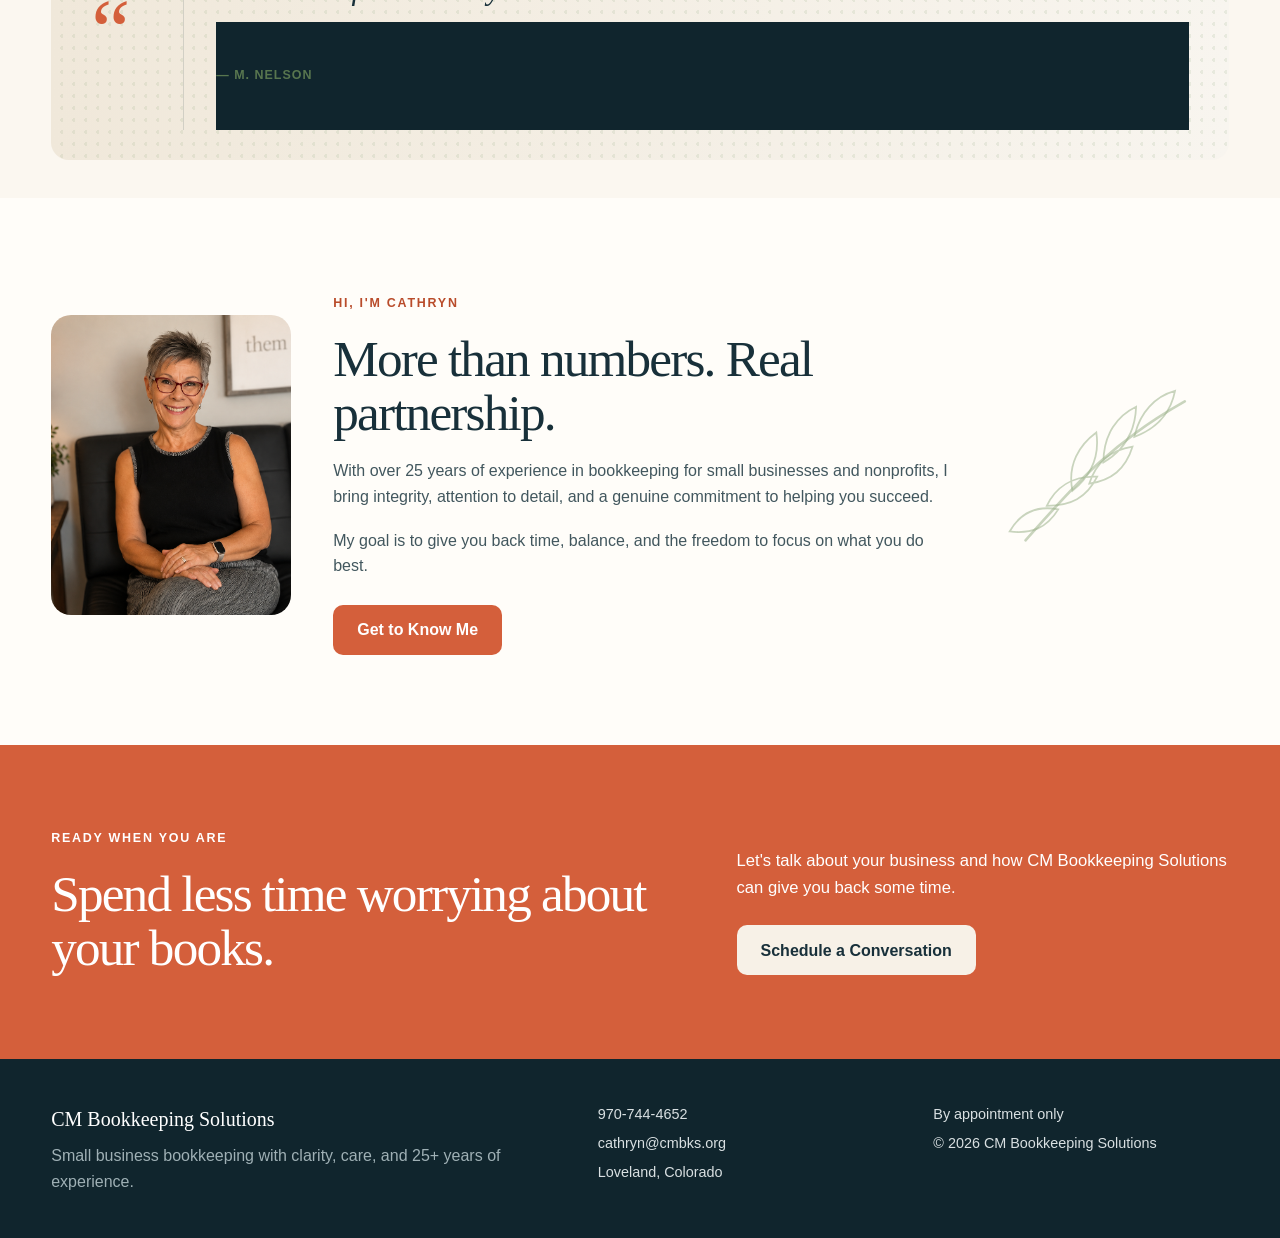
==== commit 09ce75ef: "remove payroll" ====
--- a/index.html
+++ b/index.html
@@ -11,7 +11,7 @@
 
 <!-- Social Media / Link Preview -->
 <meta property="og:title" content="CM Bookkeeping Solutions">
-<meta property="og:description" content="Bookkeeping, payroll, and QuickBooks support for small businesses.">
+<meta property="og:description" content="Bookkeeping and QuickBooks support for small businesses.">
 <meta property="og:image" content="https://cmbks.org/Images/cmbks-social-share.png">
 <meta property="og:url" content="https://cmbks.org/">
 <meta property="og:type" content="website">
@@ -19,7 +19,7 @@
 <!-- X / Twitter Preview -->
 <meta name="twitter:card" content="summary_large_image">
 <meta name="twitter:title" content="CM Bookkeeping Solutions">
-<meta name="twitter:description" content="Bookkeeping, payroll, and QuickBooks support for small businesses.">
+<meta name="twitter:description" content="Bookkeeping and QuickBooks support for small businesses.">
 <meta name="twitter:image" content="https://cmbks.org/Images/cmbks-social-share.png">
 </head>
 
@@ -63,7 +63,7 @@
       
 
       <p class="hero-lead">
-        I take bookkeeping, payroll, and QuickBooks off your plate—so you can
+        I take balancing the books off your plate—so you can
         focus on what you do best: growing your business.
       </p>
 
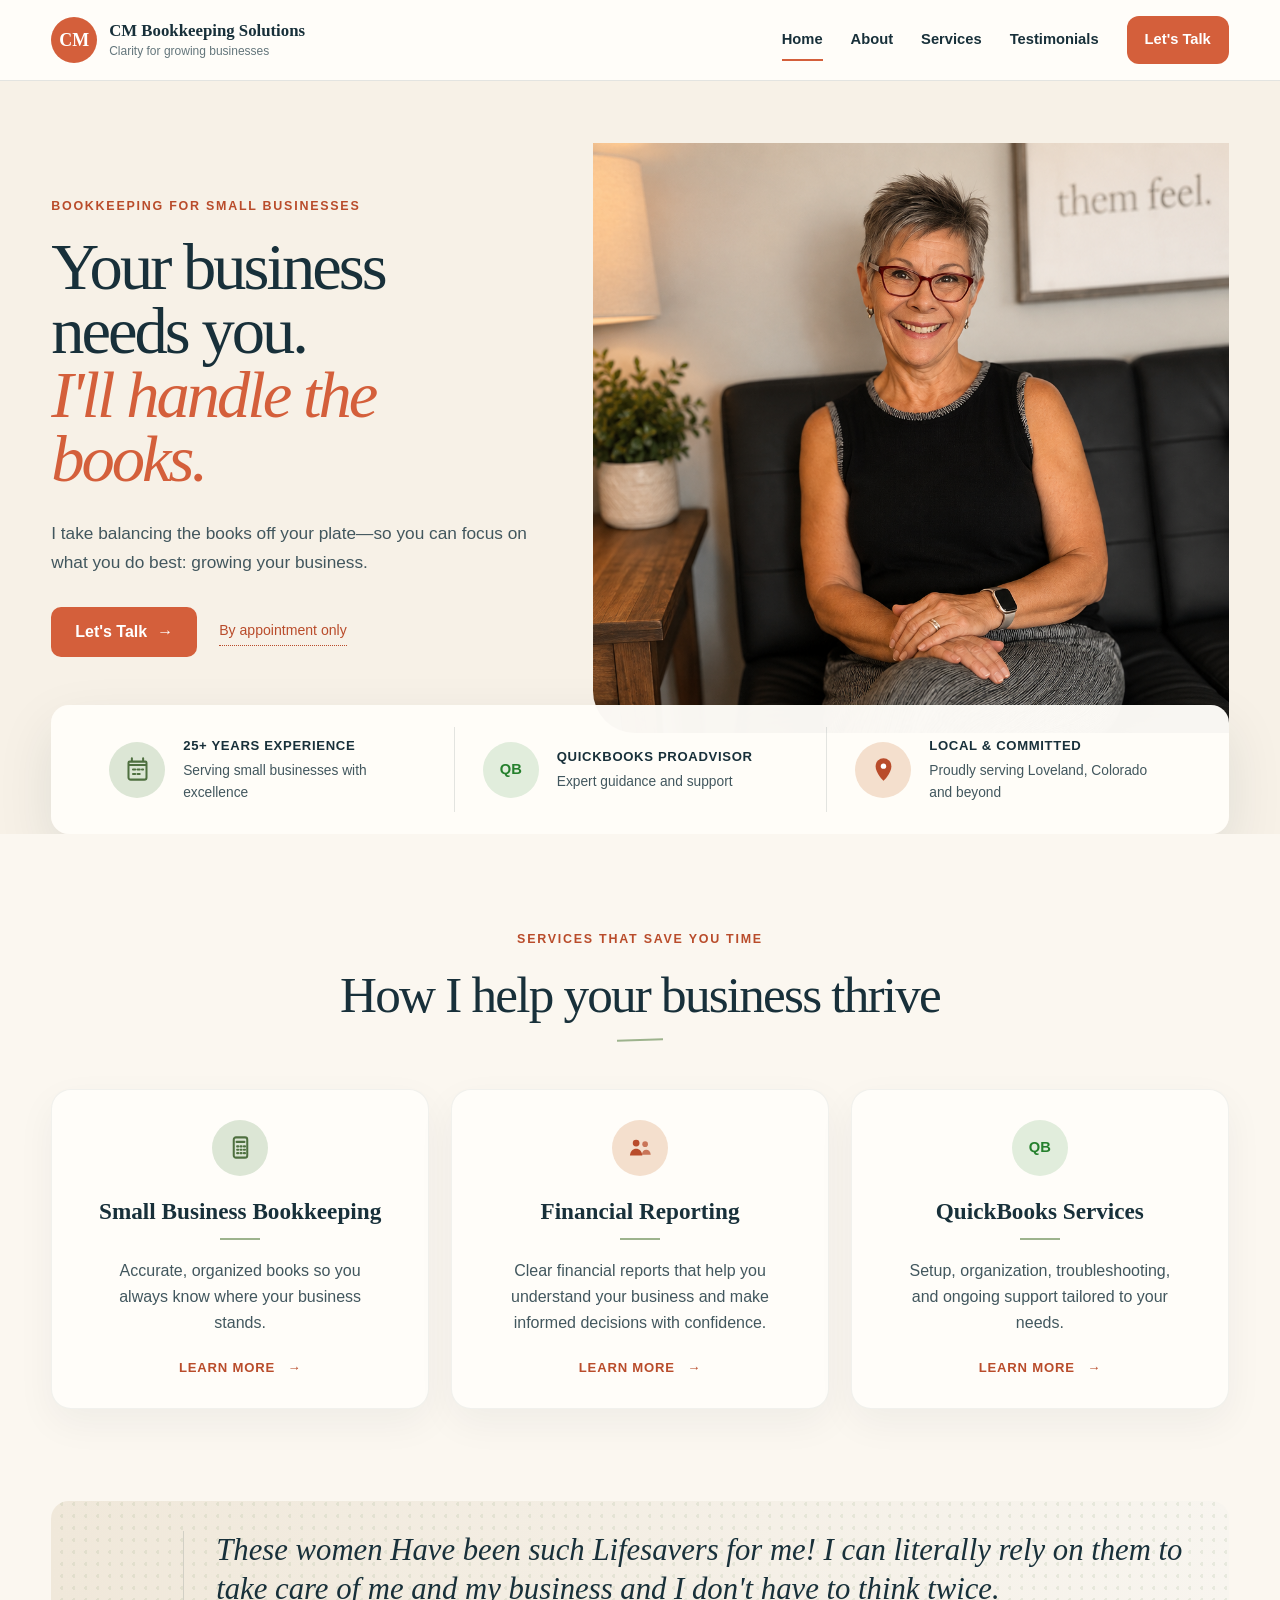
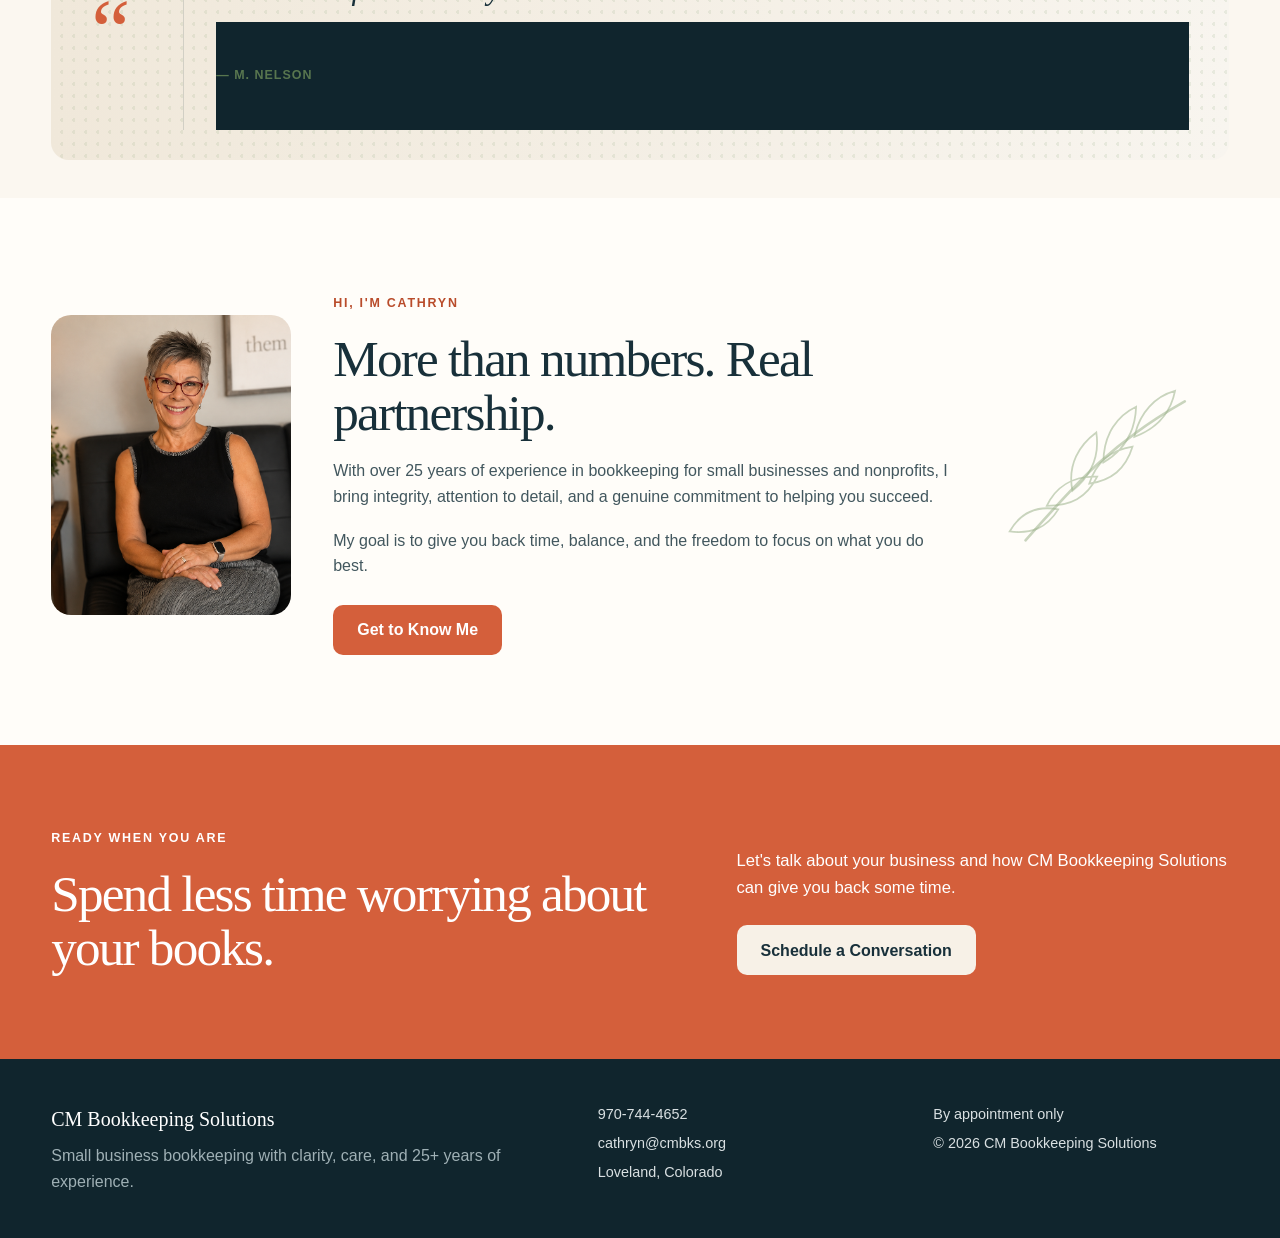
==== commit cba73788: "replace payroll all Financial Reporting instead" ====
--- a/index.html
+++ b/index.html
@@ -5,7 +5,7 @@
   <meta name="viewport" content="width=device-width, initial-scale=1.0">
 
   <title>CM Bookkeeping Solutions | Small Business Bookkeeping</title>
-  <meta name="description" content="CM Bookkeeping Solutions provides dependable small business bookkeeping, payroll, and QuickBooks services backed by 25+ years of experience. Based in Loveland, Colorado.">
+  <meta name="description" content="CM Bookkeeping Solutions provides dependable small business bookkeeping, financial reporting, and QuickBooks services backed by 25+ years of experience. Based in Loveland, Colorado.">
 
   <link rel="stylesheet" href="style.css">
 
@@ -172,11 +172,8 @@
           </svg>
         </span>
 
-        <h3>Payroll Services</h3>
-
-        <p>
-          Reliable payroll support so you can take care of your team with confidence.
-        </p>
+        <h3>Financial Reporting</h3>
+<p>Clear financial reports that help you understand your business and make informed decisions with confidence.</p>
 
         <a class="card-link" href="services.html">
           Learn More <span aria-hidden="true">→</span>
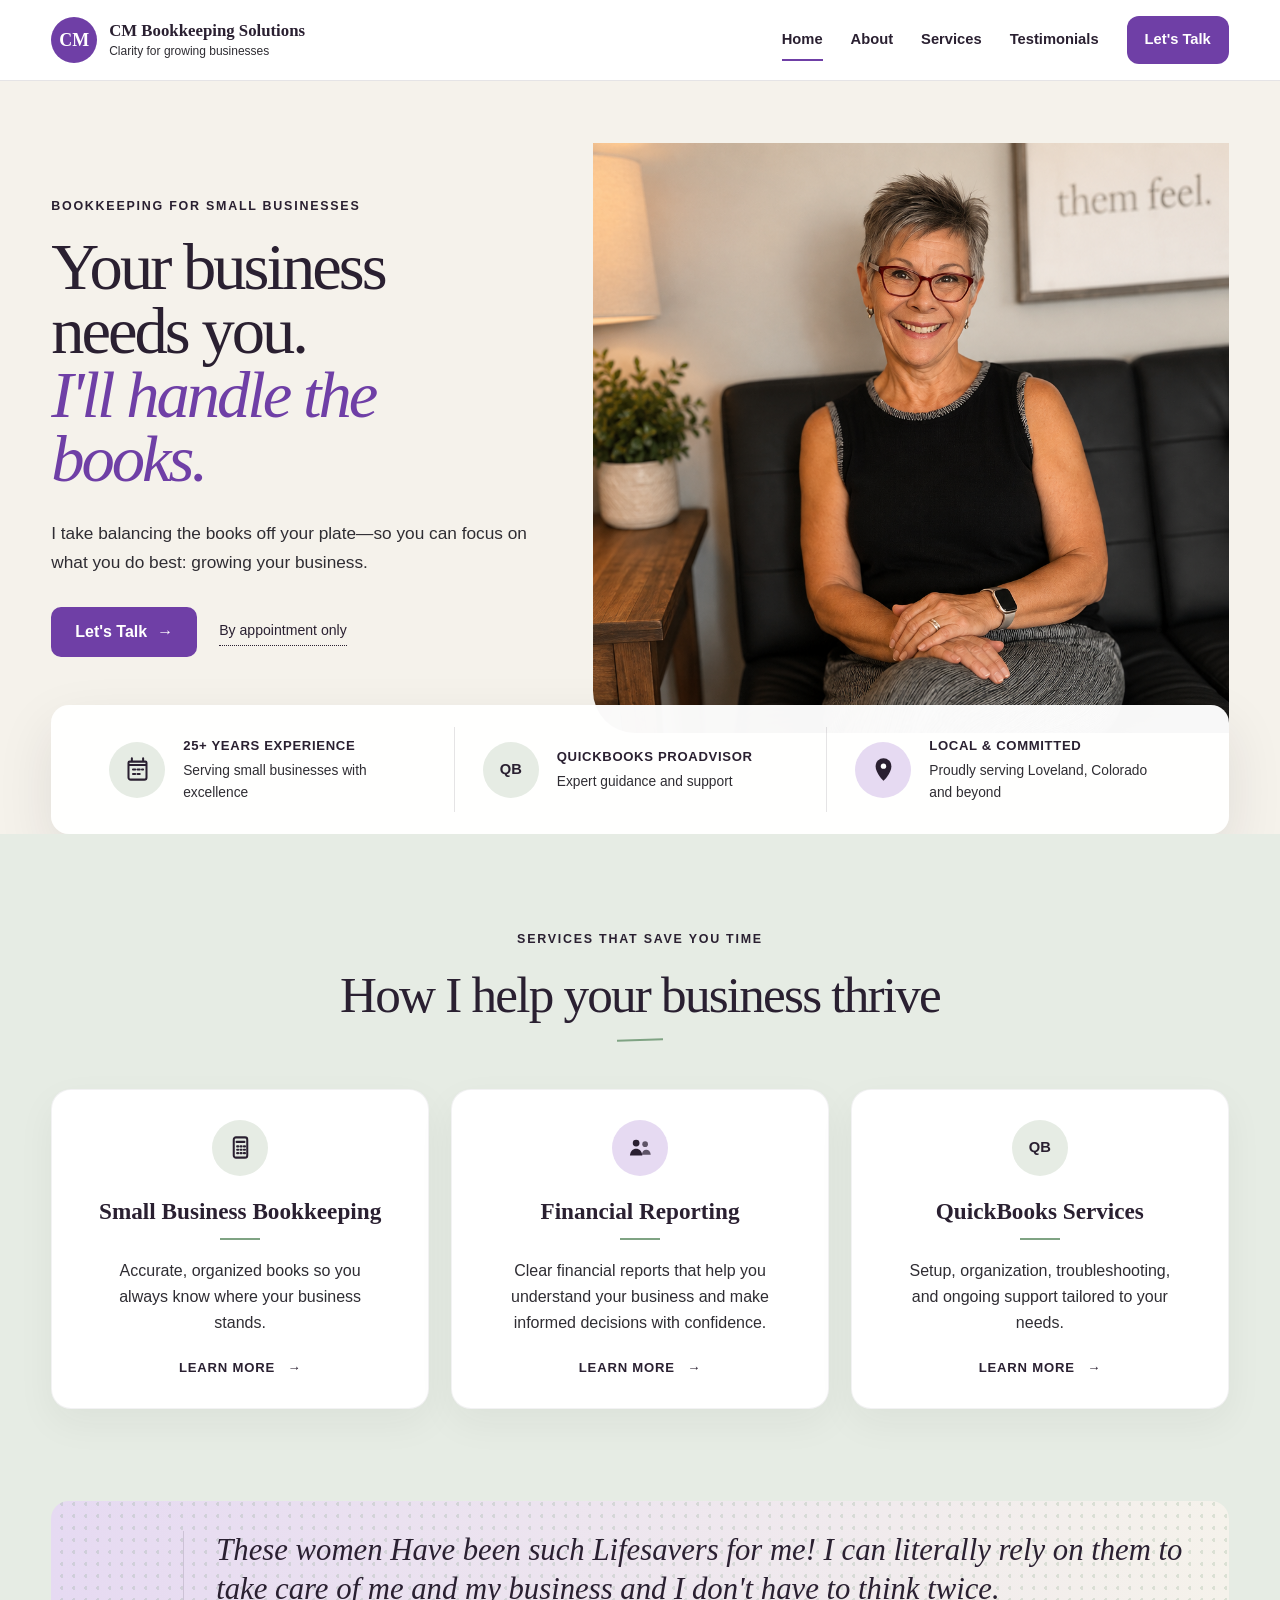
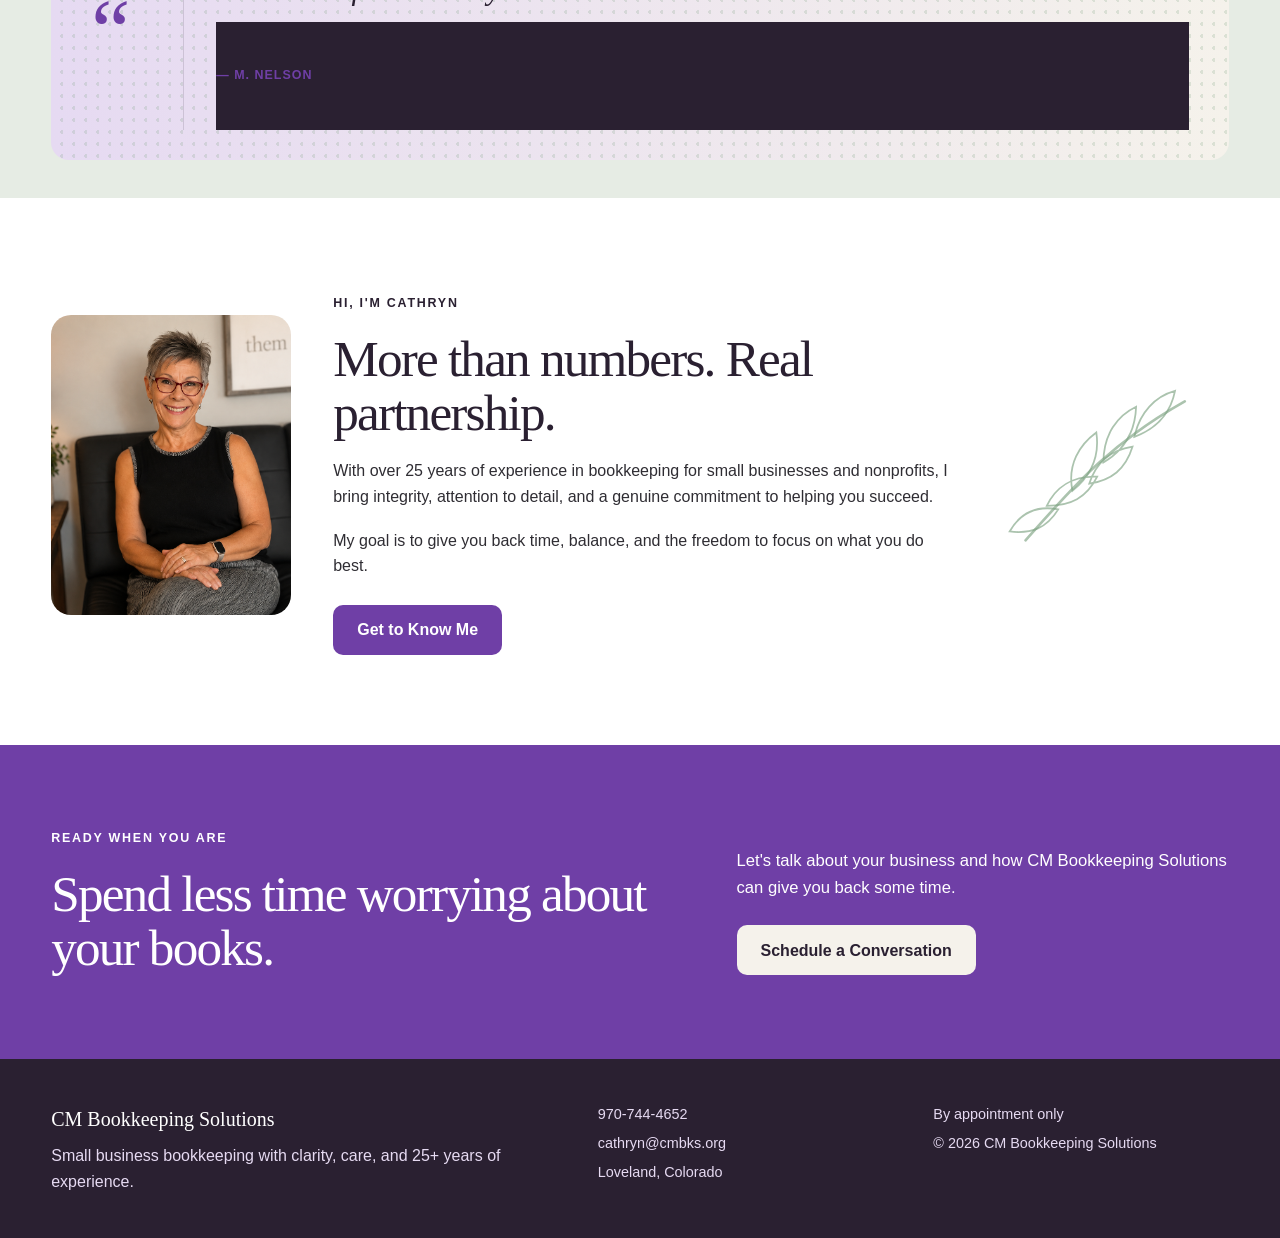
==== commit 657004dd: "Update site to purple brand palette" ====
--- a/index.html
+++ b/index.html
@@ -116,7 +116,7 @@
       <span class="trust-icon peach-icon">
         <svg viewBox="0 0 24 24" aria-hidden="true">
           <path d="M12 22s7-6.6 7-13a7 7 0 1 0-14 0c0 6.4 7 13 7 13Z" fill="currentColor"/>
-          <circle cx="12" cy="9" r="2.4" fill="white"/>
+          <circle cx="12" cy="9" r="2.4" fill="var(--paper)"/>
         </svg>
       </span>
 
--- a/style.css
+++ b/style.css
@@ -4,18 +4,20 @@
    ========================================= */
 
 :root {
-  --ink: #18303a;
-  --ink-soft: #42575e;
-  --cream: #f7f1e7;
-  --cream-2: #fbf7f0;
-  --paper: #fffdf9;
-  --rust: #d45f3b;
-  --rust-dark: #b94c2b;
-  --sage: #9db38d;
-  --sage-soft: #dce6d5;
-  --peach-soft: #f4dfcd;
-  --line: rgba(24, 48, 58, 0.12);
-  --shadow: 0 22px 55px rgba(24, 48, 58, 0.10);
+  /* Core palette: deep plum, warm charcoal, ivory, and soft white */
+  --ink: #2a2031;
+  --ink-soft: #2f2d33;
+  --cream: #f5f2eb;
+  --cream-2: #e6ece4;
+  --paper: #ffffff;
+  /* Brand and supporting accents */
+  --rust: #6f3fa6;
+  --rust-dark: #2a2031;
+  --sage: #7fa383;
+  --sage-soft: #e6ece4;
+  --peach-soft: #e6daf2;
+  --line: rgba(42, 32, 49, 0.12);
+  --shadow: 0 22px 55px rgba(42, 32, 49, 0.10);
   --serif: Georgia, "Times New Roman", serif;
   --sans: Inter, ui-sans-serif, -apple-system, BlinkMacSystemFont, "Segoe UI", sans-serif;
 }
@@ -49,6 +51,12 @@
   text-decoration: none;
 }
 
+a:focus-visible {
+  outline: 3px solid var(--rust);
+  outline-offset: 4px;
+  box-shadow: 0 0 0 6px var(--paper);
+}
+
 .container {
   width: min(1180px, 92%);
   margin-inline: auto;
@@ -62,7 +70,7 @@
   position: sticky;
   top: 0;
   z-index: 1000;
-  background: rgba(255, 253, 249, 0.95);
+  background: rgba(255, 255, 255, 0.95);
   backdrop-filter: blur(14px);
   border-bottom: 1px solid var(--line);
 }
@@ -88,7 +96,7 @@
   display: grid;
   place-items: center;
   background: var(--rust);
-  color: white;
+  color: var(--paper);
   font-family: var(--serif);
   font-size: 1.12rem;
   font-weight: 700;
@@ -106,7 +114,7 @@
 
 .brand-copy small {
   margin-top: 4px;
-  color: #64767c;
+  color: var(--ink-soft);
   font-size: 0.75rem;
 }
 
@@ -147,7 +155,7 @@
   padding: 12px 18px;
   border-radius: 12px;
   background: var(--rust);
-  color: white !important;
+  color: var(--paper) !important;
 }
 
 .nav-cta:hover {
@@ -196,7 +204,7 @@
 }
 
 .eyebrow-light {
-  color: #ffd0bd;
+  color: var(--paper);
 }
 
 
@@ -220,7 +228,7 @@
 
 .button-primary {
   background: var(--rust);
-  color: white;
+  color: var(--paper);
 }
 
 .button-primary:hover {
@@ -233,7 +241,7 @@
 }
 
 .button-light:hover {
-  background: white;
+  background: var(--paper);
 }
 
 
@@ -306,7 +314,7 @@
   margin-top: -28px;
   padding: 22px 30px;
   border-radius: 18px;
-  background: rgba(255, 253, 249, .97);
+  background: rgba(255, 255, 255, .97);
   box-shadow: var(--shadow);
   display: grid;
   grid-template-columns: repeat(3, 1fr);
@@ -355,7 +363,7 @@
 
 .sage-icon {
   background: var(--sage-soft);
-  color: #4f7040;
+  color: var(--ink);
 }
 
 .peach-icon {
@@ -364,8 +372,8 @@
 }
 
 .qb-icon {
-  background: #e1eddc;
-  color: #25802d;
+  background: var(--sage-soft);
+  color: var(--ink);
   font-weight: 900;
   font-size: .92rem;
 }
@@ -408,8 +416,8 @@
   padding: 30px 28px;
   border-radius: 20px;
   background: var(--paper);
-  border: 1px solid rgba(24,48,58,.06);
-  box-shadow: 0 14px 38px rgba(24,48,58,.05);
+  border: 1px solid rgba(42,32,49,.06);
+  box-shadow: 0 14px 38px rgba(42,32,49,.05);
   display: flex;
   flex-direction: column;
   align-items: center;
@@ -419,7 +427,7 @@
 
 .service-card:hover {
   transform: translateY(-5px);
-  box-shadow: 0 18px 45px rgba(24,48,58,.09);
+  box-shadow: 0 18px 45px rgba(42,32,49,.09);
 }
 
 .service-card h3 {
@@ -473,8 +481,8 @@
   padding: 30px 40px;
   border-radius: 18px;
   background:
-    radial-gradient(circle at 92% 25%, rgba(157,179,141,.18) 0 2px, transparent 2px) 0 0 / 12px 12px,
-    linear-gradient(90deg, #f0e8da, #f8f5ef);
+    radial-gradient(circle at 92% 25%, rgba(127,163,131,.22) 0 2px, transparent 2px) 0 0 / 12px 12px,
+    linear-gradient(90deg, var(--peach-soft), var(--cream));
   display: grid;
   grid-template-columns: 70px 1fr;
   gap: 22px;
@@ -489,7 +497,7 @@
 }
 
 .quote-band blockquote {
-  border-left: 1px solid rgba(24,48,58,.14);
+  border-left: 1px solid rgba(42,32,49,.14);
   padding-left: 32px;
 }
 
@@ -503,7 +511,7 @@
 
 .quote-band footer {
   margin-top: 14px;
-  color: #58764f;
+  color: var(--rust);
   font-size: .78rem;
   font-weight: 850;
   text-transform: uppercase;
@@ -552,7 +560,7 @@
 }
 
 .leaf-art {
-  color: rgba(157,179,141,.55);
+  color: rgba(127,163,131,.65);
 }
 
 
@@ -561,7 +569,7 @@
 .cta-home {
   padding: 84px 0;
   background: var(--rust);
-  color: white;
+  color: var(--paper);
 }
 
 .cta-grid {
@@ -573,7 +581,7 @@
 
 .cta-grid h2,
 .cta-grid p {
-  color: white;
+  color: var(--paper);
 }
 
 .cta-copy p {
@@ -587,8 +595,8 @@
 .site-footer,
 footer {
   padding: 44px 0;
-  background: #10252d;
-  color: #d9e0e2;
+  background: var(--ink);
+  color: var(--peach-soft);
 }
 
 .footer-grid {
@@ -599,14 +607,14 @@
 
 .footer-brand {
   font-family: var(--serif);
-  color: white;
+  color: var(--paper);
   font-size: 1.25rem;
 }
 
 .site-footer p,
 footer p {
   margin-top: 8px;
-  color: #9fb0b5;
+  color: var(--peach-soft);
 }
 
 .footer-contact,
@@ -615,6 +623,10 @@
   align-content: start;
   gap: 6px;
   font-size: .9rem;
+}
+
+.footer-contact a:hover {
+  color: var(--paper);
 }
 
 
@@ -659,7 +671,7 @@
   background: var(--paper);
   border: 1px solid var(--line);
   border-radius: 20px;
-  box-shadow: 0 12px 32px rgba(24,48,58,.05);
+  box-shadow: 0 12px 32px rgba(42,32,49,.05);
 }
 
 .card h3 {
@@ -695,13 +707,13 @@
 .cta {
   padding: 80px 0;
   background: var(--rust);
-  color: white;
+  color: var(--paper);
   text-align: center;
 }
 
 .cta h2,
 .cta p {
-  color: white;
+  color: var(--paper);
 }
 
 .cta p {
@@ -860,3 +872,114 @@
     transform: none;
   }
 }
+
+/* INNER PAGE DESIGN SYSTEM */
+.inner-hero { padding: 72px 0; background: var(--cream); }
+.inner-hero-grid { display:grid; grid-template-columns:1.1fr .9fr; gap:72px; align-items:center; }
+.inner-hero-copy { padding:28px 0; }
+.inner-hero-copy h1 { max-width:760px; }
+.inner-hero-copy h1 em, .testimonial-hero h1 em, .contact-copy h1 em { color:var(--rust); font-weight:500; }
+.inner-hero-copy > p:not(.eyebrow) { max-width:610px; margin-top:26px; font-size:1.08rem; }
+.inner-hero-copy .button { margin-top:30px; }
+.portrait-panel { position:relative; min-height:510px; border-radius:28px 28px 6px 28px; overflow:hidden; box-shadow:var(--shadow); }
+.portrait-panel img { width:100%; height:100%; position:absolute; object-fit:cover; object-position:center 12%; }
+.portrait-note { position:absolute; left:24px; right:24px; bottom:24px; padding:18px 20px; border-radius:14px; background:rgba(255,255,255,.94); display:grid; }
+.portrait-note strong { font-family:var(--serif); font-size:1.35rem; }
+.portrait-note span { color:var(--ink-soft); font-size:.85rem; }
+.story-section, .process-section { padding:96px 0; background:var(--paper); }
+.story-grid, .process-grid { display:grid; grid-template-columns:.75fr 1.25fr; gap:90px; }
+.heading-swish.left { margin-left:0; }
+.story-copy { padding-left:38px; border-left:1px solid var(--line); }
+.story-copy p { margin-bottom:20px; font-size:1.04rem; }
+.value-section, .service-detail-section, .expect-section { padding:96px 0; background:var(--cream-2); }
+.value-grid, .service-detail-grid, .expect-grid { margin-top:48px; display:grid; grid-template-columns:repeat(3,1fr); gap:22px; }
+.value-card { min-height:280px; padding:32px; border-radius:20px; background:var(--paper); border:1px solid var(--line); }
+.value-card.featured { transform:translateY(-12px); background:var(--sage-soft); }
+.value-number, .card-kicker { color:var(--rust-dark); font-size:.76rem; font-weight:850; letter-spacing:.1em; text-transform:uppercase; }
+.value-card h3 { margin-top:44px; font-size:1.8rem; }
+.value-card p { margin-top:14px; }
+.split-band { padding:90px 0; background:var(--rust); color:var(--paper); }
+.split-band-grid { display:grid; grid-template-columns:.8fr 1.2fr; gap:80px; align-items:center; }
+.split-quote { display:flex; gap:22px; align-items:flex-start; }
+.split-quote p { color:var(--paper); font-family:var(--serif); font-style:italic; font-size:1.8rem; line-height:1.25; }
+.split-content { padding-left:58px; border-left:1px solid rgba(255,255,255,.3); }
+.split-content h2, .split-content p { color:var(--paper); }
+.split-content > p:not(.eyebrow) { margin-top:20px; }
+.split-content .button { margin-top:26px; }
+.hero-stat-stack { display:grid; gap:12px; }
+.hero-stat { padding:24px 28px; border-radius:18px; background:rgba(255,255,255,.9); border:1px solid var(--line); display:flex; align-items:center; gap:24px; }
+.hero-stat strong { min-width:82px; color:var(--rust); font-family:var(--serif); font-size:2.15rem; }
+.hero-stat span { color:var(--ink-soft); font-weight:700; }
+.service-detail-card { padding:32px; border-radius:22px; background:var(--paper); border:1px solid rgba(42,32,49,.07); box-shadow:0 14px 38px rgba(42,32,49,.05); }
+.service-detail-card .card-kicker { display:block; margin-top:22px; }
+.service-detail-card h3 { margin-top:9px; font-size:1.7rem; }
+.service-detail-card > p { margin-top:16px; }
+.service-detail-card ul { margin:24px 0 0; padding-top:20px; border-top:1px solid var(--line); list-style:none; }
+.service-detail-card li { position:relative; padding:7px 0 7px 22px; color:var(--ink-soft); font-size:.92rem; }
+.service-detail-card li::before { content:'✓'; position:absolute; left:0; color:var(--rust); font-weight:900; }
+.process-grid .section-heading > p:last-child { margin-top:24px; }
+.process-list { display:grid; gap:8px; }
+.process-step { padding:24px 0; border-bottom:1px solid var(--line); display:grid; grid-template-columns:55px 1fr; gap:20px; }
+.process-step > span { color:var(--rust); font-family:var(--serif); font-size:1.4rem; }
+.process-step p { margin-top:6px; }
+.testimonial-hero { text-align:center; padding:94px 0 108px; }
+.testimonial-hero-inner { max-width:900px; }
+.testimonial-hero h1 { max-width:850px; margin:auto; }
+.testimonial-hero-inner > p:not(.eyebrow) { max-width:650px; margin:26px auto 0; font-size:1.08rem; }
+.mini-trust { margin-top:32px; display:flex; justify-content:center; gap:12px; flex-wrap:wrap; }
+.mini-trust span { padding:8px 14px; border-radius:99px; background:var(--paper); color:var(--ink-soft); font-size:.78rem; font-weight:800; }
+.testimonials-section { padding:88px 0; background:var(--cream-2); }
+.testimonial-masonry { display:grid; grid-template-columns:repeat(2,1fr); gap:22px; }
+.testimonial-card { padding:32px; border-radius:20px; background:var(--paper); border:1px solid var(--line); }
+.testimonial-card.large { grid-row:span 2; padding:42px; }
+.testimonial-card.wide { grid-column:1/-1; }
+.testimonial-card.sage-card { background:var(--sage-soft); }
+.testimonial-card.rust-card { background:var(--rust); color:var(--paper); }
+.testimonial-card .quote-mark { color:var(--rust); font-size:4rem; }
+.testimonial-card.rust-card .quote-mark { color:var(--paper); }
+.testimonial-card blockquote { margin-top:12px; font-family:var(--serif); font-size:1.3rem; line-height:1.5; }
+.testimonial-card.large blockquote { font-size:1.65rem; }
+.testimonial-card footer { margin-top:26px; padding:0; background:none; color:inherit; display:grid; }
+.testimonial-card footer span { color:var(--ink-soft); font-size:.8rem; }
+.testimonial-card.rust-card blockquote, .testimonial-card.rust-card footer span { color:var(--paper); }
+.contact-hero { padding:82px 0; background:var(--cream); }
+.contact-grid { display:grid; grid-template-columns:1fr .85fr; gap:85px; align-items:center; }
+.contact-copy > p:not(.eyebrow) { margin-top:26px; max-width:610px; font-size:1.08rem; }
+.availability { margin-top:34px; display:flex; align-items:center; gap:13px; }
+.availability-dot { width:12px; height:12px; border-radius:50%; background:var(--sage); box-shadow:0 0 0 6px rgba(127,163,131,.18); }
+.availability div { display:grid; }
+.availability small { color:var(--ink-soft); }
+.contact-panel { padding:34px; border-radius:24px; background:var(--paper); box-shadow:var(--shadow); }
+.panel-label { margin-bottom:18px; color:var(--rust-dark); font-size:.78rem; font-weight:850; text-transform:uppercase; letter-spacing:.1em; }
+.contact-method, .contact-location { padding:20px 0; border-top:1px solid var(--line); display:grid; grid-template-columns:48px 1fr auto; gap:14px; align-items:center; }
+.contact-method small, .contact-location small { display:block; color:var(--ink-soft); }
+.contact-method strong, .contact-location strong { display:block; }
+.method-icon { width:42px; height:42px; border-radius:50%; background:var(--sage-soft); color:var(--ink); display:grid; place-items:center; font-weight:900; }
+.contact-method b { color:var(--rust); }
+.contact-location { grid-template-columns:48px 1fr; }
+.contact-location p { margin-top:3px; font-size:.82rem; }
+.expect-card { text-align:center; padding:30px; }
+.expect-card > span { width:54px; height:54px; margin:auto; border-radius:50%; background:var(--peach-soft); color:var(--rust-dark); display:grid; place-items:center; font-weight:900; }
+.expect-card h3 { margin-top:20px; }
+.expect-card p { margin-top:12px; }
+.contact-note { padding:0 0 88px; background:var(--cream-2); }
+.contact-note-inner { padding:38px 48px; border-radius:22px; background:var(--ink); color:var(--paper); display:grid; grid-template-columns:70px 1fr; gap:22px; }
+.contact-note p { color:var(--paper); font-family:var(--serif); font-size:1.65rem; }
+.contact-note a { display:inline-block; margin-top:15px; color:var(--peach-soft); font-weight:800; }
+
+@media (max-width:980px) {
+  .inner-hero-grid,.story-grid,.process-grid,.split-band-grid,.contact-grid { grid-template-columns:1fr; gap:45px; }
+  .portrait-panel { min-height:540px; }
+  .split-content,.story-copy { padding-left:0; border-left:0; }
+  .service-detail-grid { grid-template-columns:1fr; }
+}
+@media (max-width:760px) {
+  .inner-hero,.contact-hero { padding:52px 0; }
+  .portrait-panel { min-height:430px; }
+  .value-grid,.expect-grid,.testimonial-masonry { grid-template-columns:1fr; }
+  .value-card.featured { transform:none; }
+  .testimonial-card.large,.testimonial-card.wide { grid-row:auto; grid-column:auto; }
+  .contact-panel { padding:24px; }
+  .contact-method strong { font-size:.88rem; }
+  .contact-note-inner { padding:30px; grid-template-columns:1fr; }
+}
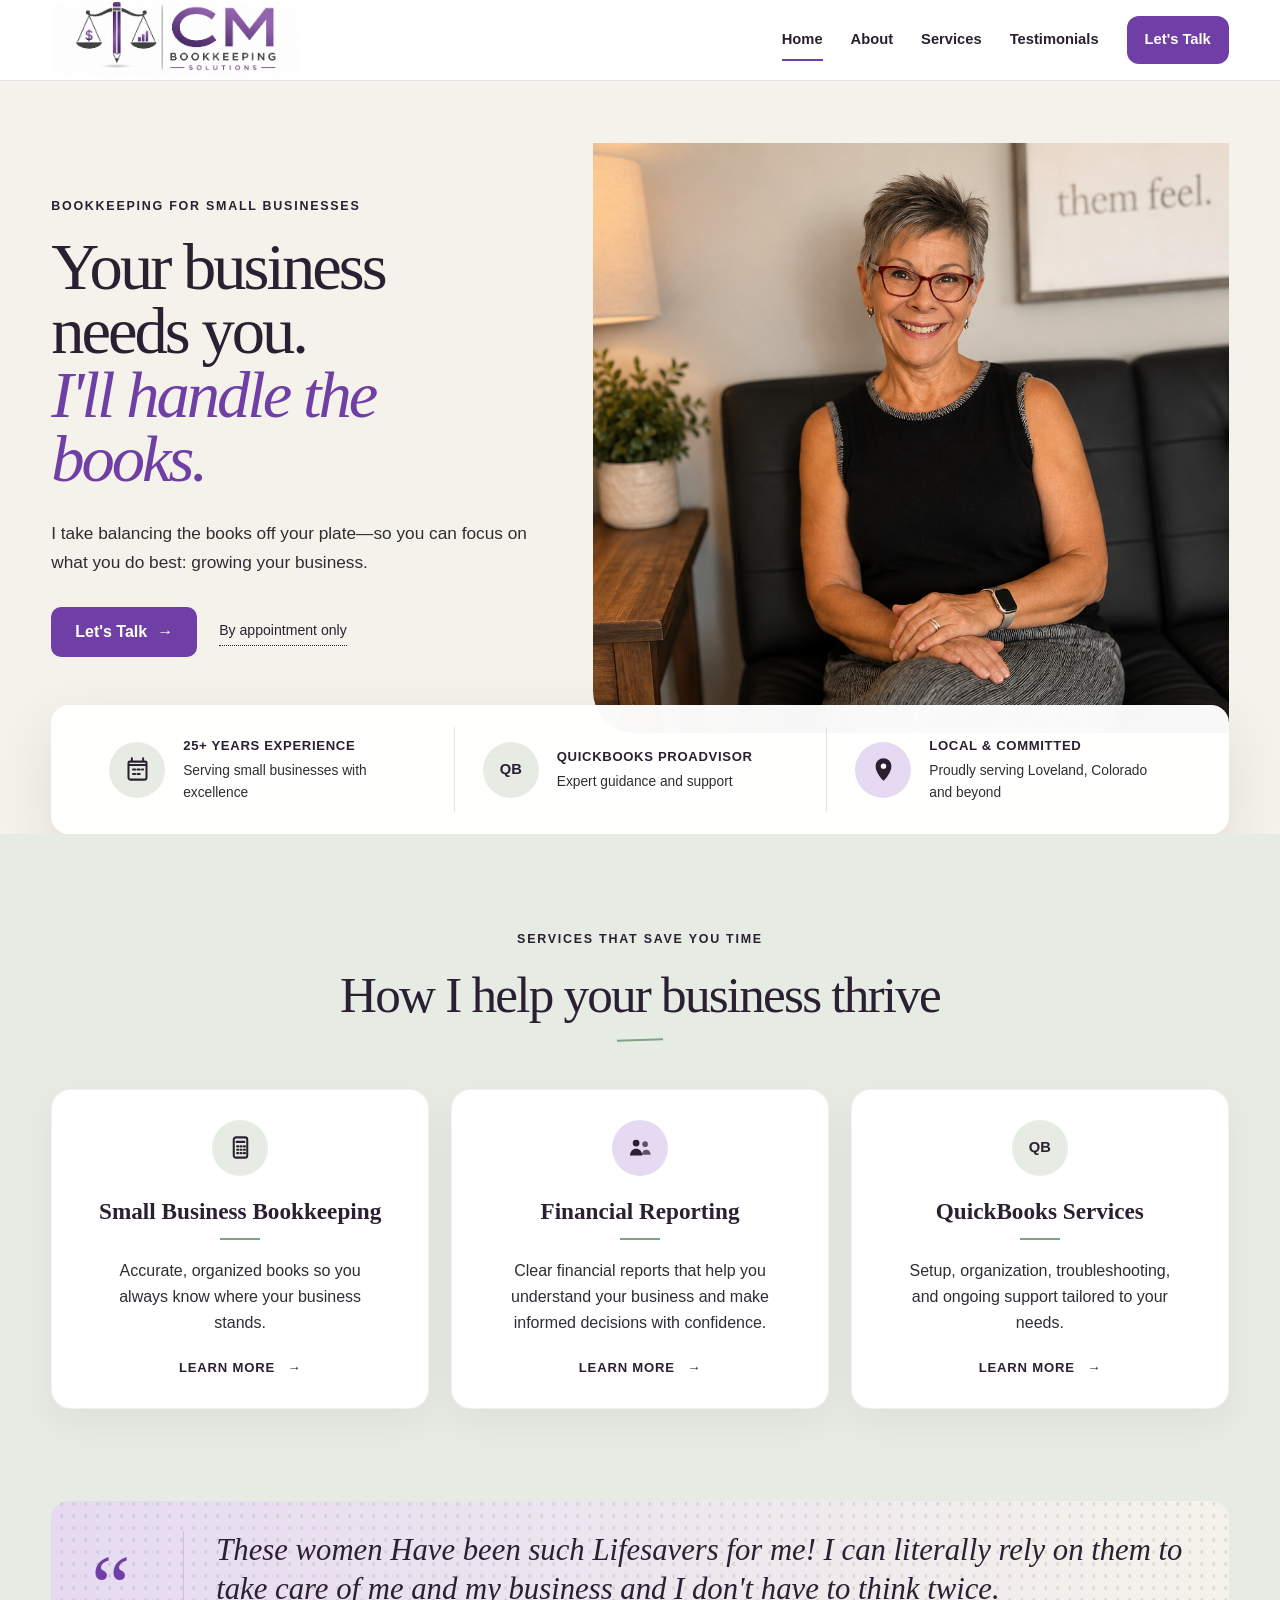
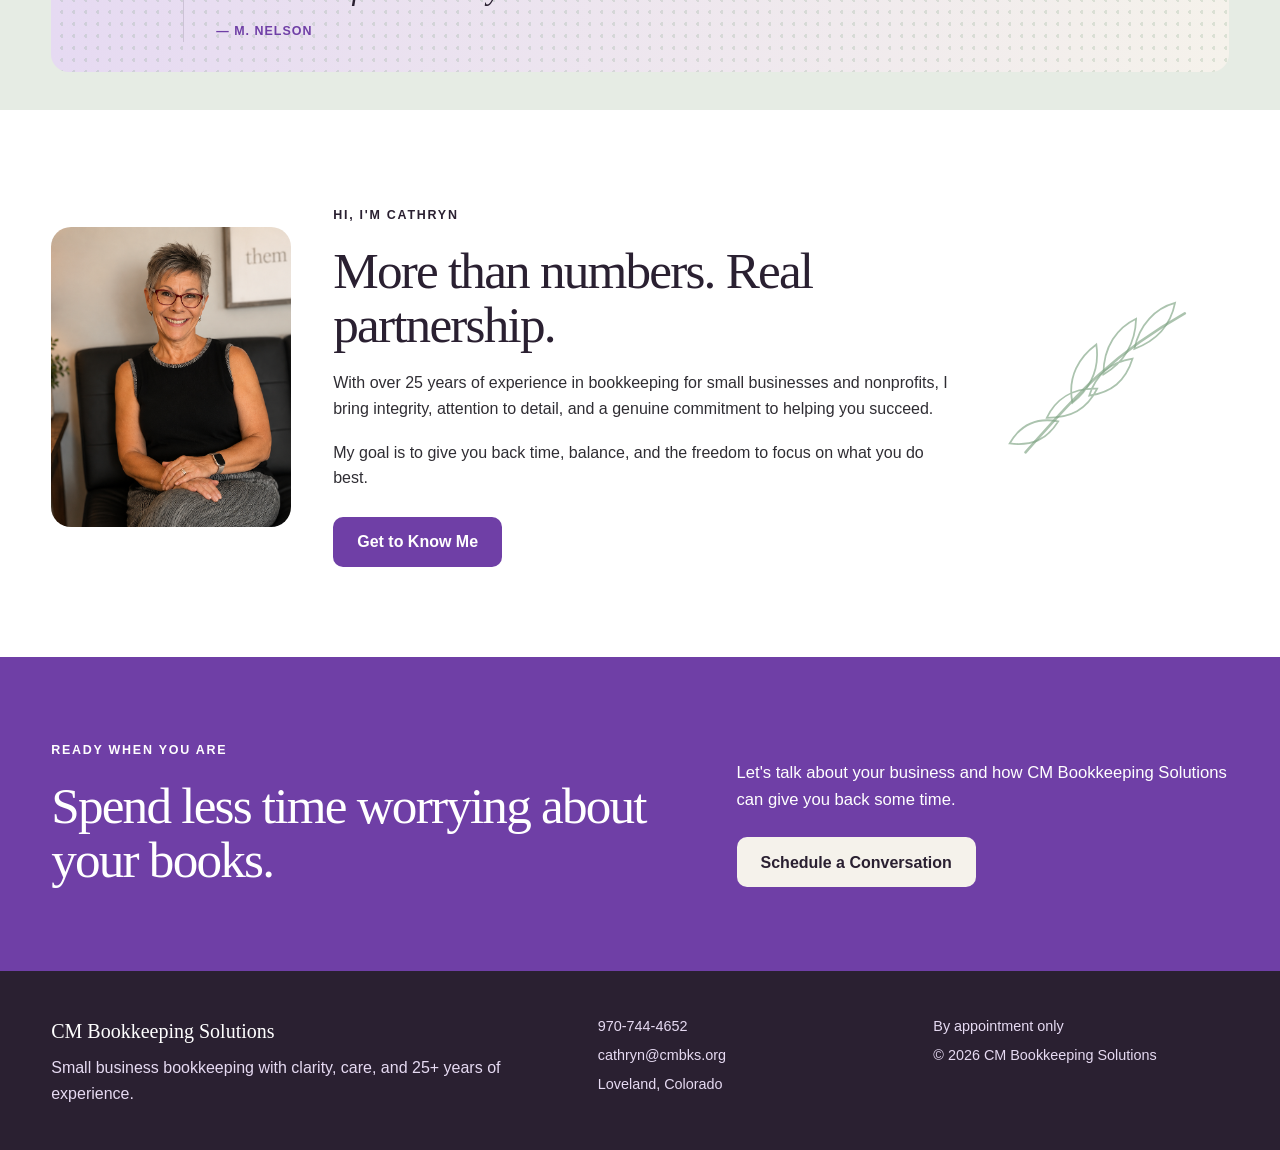
==== commit 798401bd: "Add logo to site header" ====
--- a/index.html
+++ b/index.html
@@ -28,10 +28,8 @@
 <header class="site-header">
   <div class="container nav-container">
     <a class="brand" href="index.html" aria-label="CM Bookkeeping Solutions home">
-      <span class="brand-mark">CM</span>
-      <span class="brand-copy">
-        <strong>CM Bookkeeping Solutions</strong>
-        <small>Clarity for growing businesses</small>
+      <span class="brand-logo-frame">
+        <img class="brand-logo" src="Images/CMLogo2.0.png" alt="CM Bookkeeping Solutions">
       </span>
     </a>
 
--- a/style.css
+++ b/style.css
@@ -86,36 +86,22 @@
 .brand {
   display: inline-flex;
   align-items: center;
-  gap: 12px;
-}
-
-.brand-mark {
-  width: 46px;
-  height: 46px;
-  border-radius: 50%;
-  display: grid;
-  place-items: center;
-  background: var(--rust);
-  color: var(--paper);
-  font-family: var(--serif);
-  font-size: 1.12rem;
-  font-weight: 700;
-}
-
-.brand-copy {
-  display: grid;
-  line-height: 1.12;
-}
-
-.brand-copy strong {
-  font-family: var(--serif);
-  font-size: 1.05rem;
-}
-
-.brand-copy small {
-  margin-top: 4px;
-  color: var(--ink-soft);
-  font-size: 0.75rem;
+  flex: 0 0 auto;
+}
+
+.brand-logo-frame {
+  width: 250px;
+  height: 76px;
+  overflow: hidden;
+  display: block;
+  background: var(--paper);
+}
+
+.brand-logo {
+  width: 100%;
+  height: 100%;
+  object-fit: cover;
+  object-position: center 50%;
 }
 
 .main-nav,
@@ -511,6 +497,8 @@
 
 .quote-band footer {
   margin-top: 14px;
+  padding: 0;
+  background: transparent;
   color: var(--rust);
   font-size: .78rem;
   font-weight: 850;
@@ -749,6 +737,11 @@
 /* RESPONSIVE */
 
 @media (max-width: 980px) {
+  .brand-logo-frame {
+    width: 215px;
+    height: 66px;
+  }
+
   .hero-grid {
     grid-template-columns: 1fr;
   }
@@ -803,6 +796,11 @@
     padding: 14px 0;
     flex-direction: column;
     align-items: flex-start;
+  }
+
+  .brand-logo-frame {
+    width: 195px;
+    height: 60px;
   }
 
   .main-nav,
